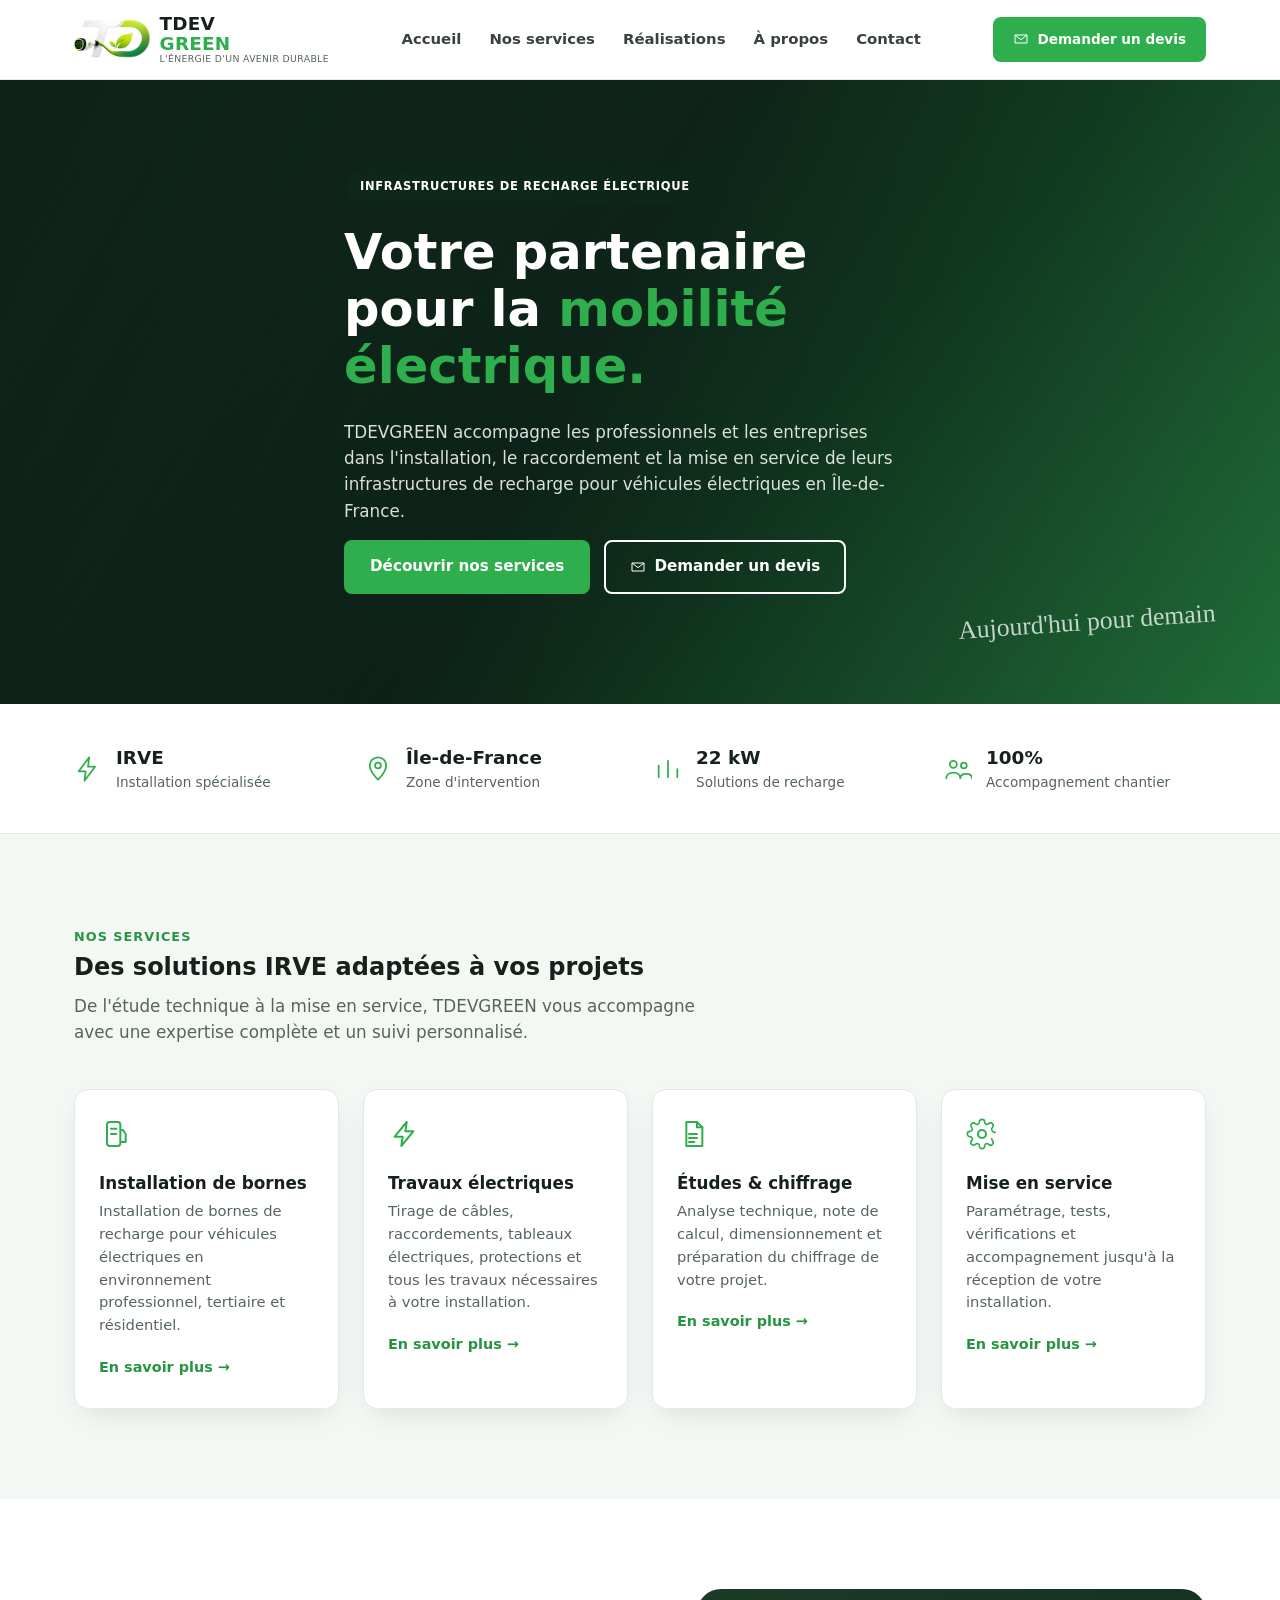
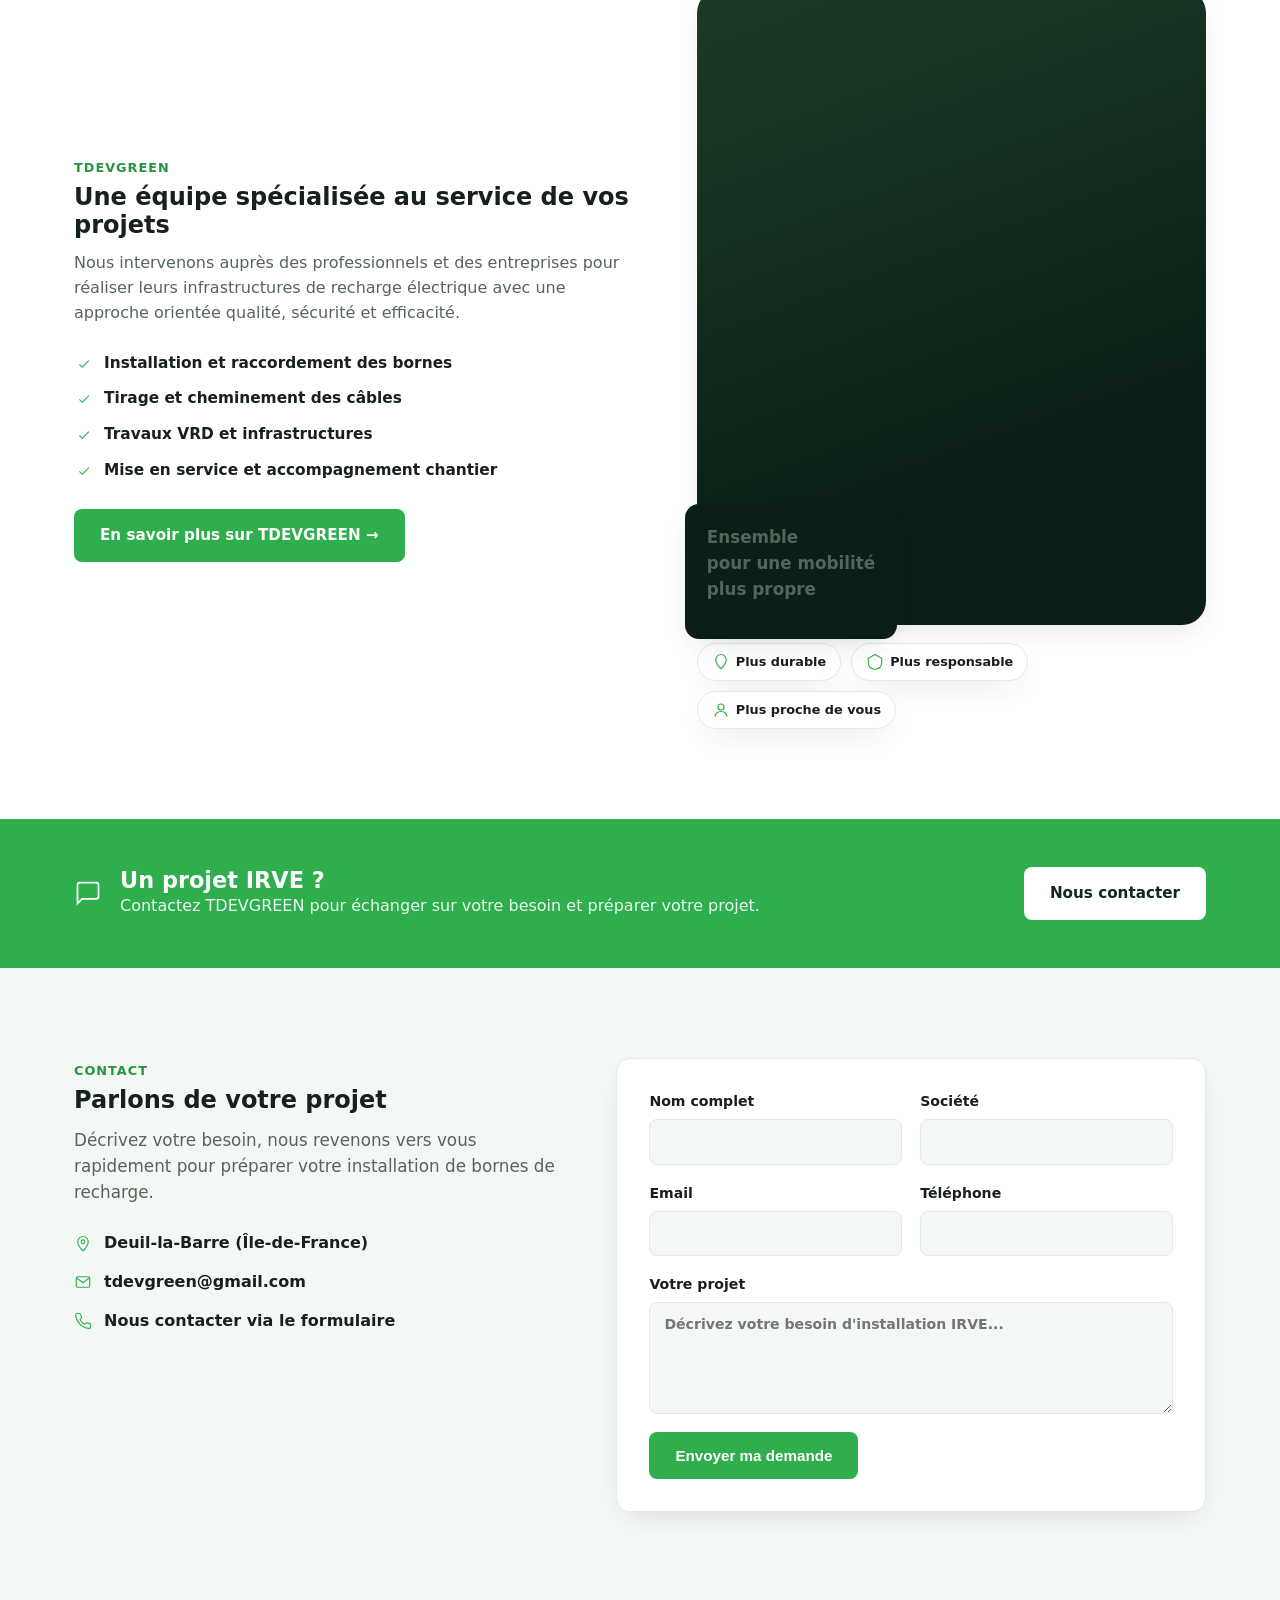
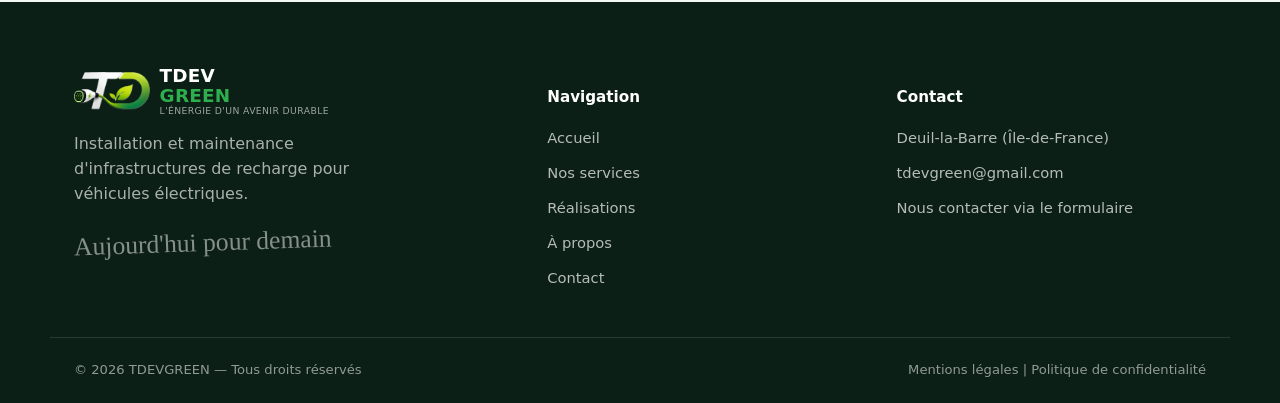
==== index.html @ 585e7ffe "Intègre le logo officiel TDEVGREEN dans le MVP Remplace l'icône feuille placeholder par le vrai logo" ====
<!DOCTYPE html>
<html lang="fr">
<head>
<meta charset="UTF-8">
<meta name="viewport" content="width=device-width, initial-scale=1.0">
<title>TDEVGREEN — Installation de bornes de recharge électrique en Île-de-France</title>
<meta name="description" content="TDEVGREEN accompagne les professionnels et les entreprises dans l'installation, le raccordement et la mise en service de leurs infrastructures de recharge pour véhicules électriques (IRVE) en Île-de-France.">
<link rel="icon" href="assets/img/favicon.png" type="image/png">
<link rel="apple-touch-icon" href="assets/img/apple-touch-icon.png">
<link rel="stylesheet" href="assets/css/styles.css">
</head>
<body>

<header class="site-header">
  <div class="container header-inner">
    <a href="#accueil" class="logo">
      <img class="logo-mark" src="assets/img/logo-icon.png" width="80" height="40" alt="TDEVGREEN">
      <span class="logo-text">
        TDEV<span class="accent">GREEN</span>
        <small>L'énergie d'un avenir durable</small>
      </span>
    </a>

    <nav class="main-nav" id="main-nav">
      <a href="#accueil">Accueil</a>
      <a href="#services">Nos services</a>
      <a href="#realisations">Réalisations</a>
      <a href="#apropos">À propos</a>
      <a href="#contact">Contact</a>
    </nav>

    <a href="#contact" class="btn btn-primary btn-sm header-cta">
      <svg width="16" height="16" viewBox="0 0 24 24" fill="none" aria-hidden="true"><path d="M3 6h18v12H3z" stroke="currentColor" stroke-width="1.5"/><path d="m3 6 9 7 9-7" stroke="currentColor" stroke-width="1.5"/></svg>
      Demander un devis
    </a>

    <button class="nav-toggle" id="nav-toggle" aria-label="Ouvrir le menu" aria-expanded="false" aria-controls="main-nav">
      <span></span><span></span><span></span>
    </button>
  </div>
</header>

<main>

  <section class="hero" id="accueil">
    <div class="hero-media" aria-hidden="true"></div>
    <div class="container hero-inner">
      <span class="badge">Infrastructures de recharge électrique</span>
      <h1>Votre partenaire pour la <span class="accent">mobilité électrique.</span></h1>
      <p class="hero-text">
        TDEVGREEN accompagne les professionnels et les entreprises dans l'installation,
        le raccordement et la mise en service de leurs infrastructures de recharge
        pour véhicules électriques en Île-de-France.
      </p>
      <div class="hero-actions">
        <a href="#services" class="btn btn-primary">Découvrir nos services</a>
        <a href="#contact" class="btn btn-outline">
          <svg width="16" height="16" viewBox="0 0 24 24" fill="none" aria-hidden="true"><path d="M3 6h18v12H3z" stroke="currentColor" stroke-width="1.5"/><path d="m3 6 9 7 9-7" stroke="currentColor" stroke-width="1.5"/></svg>
          Demander un devis
        </a>
      </div>
    </div>
    <span class="signature">Aujourd'hui pour demain</span>
  </section>

  <section class="stats">
    <div class="container stats-grid">
      <div class="stat">
        <svg width="28" height="28" viewBox="0 0 24 24" fill="none" aria-hidden="true"><path d="M13 2 4 14h6l-1 8 9-12h-6l1-8z" stroke="currentColor" stroke-width="1.5" stroke-linejoin="round"/></svg>
        <div><strong>IRVE</strong><span>Installation spécialisée</span></div>
      </div>
      <div class="stat">
        <svg width="28" height="28" viewBox="0 0 24 24" fill="none" aria-hidden="true"><path d="M12 21s7-6.5 7-12a7 7 0 1 0-14 0c0 5.5 7 12 7 12z" stroke="currentColor" stroke-width="1.5"/><circle cx="12" cy="9" r="2.5" stroke="currentColor" stroke-width="1.5"/></svg>
        <div><strong>Île-de-France</strong><span>Zone d'intervention</span></div>
      </div>
      <div class="stat">
        <svg width="28" height="28" viewBox="0 0 24 24" fill="none" aria-hidden="true"><path d="M4 19V9M12 19V5M20 19v-7" stroke="currentColor" stroke-width="1.5" stroke-linecap="round"/></svg>
        <div><strong>22 kW</strong><span>Solutions de recharge</span></div>
      </div>
      <div class="stat">
        <svg width="28" height="28" viewBox="0 0 24 24" fill="none" aria-hidden="true"><circle cx="8" cy="8" r="3" stroke="currentColor" stroke-width="1.5"/><circle cx="17" cy="9" r="2.5" stroke="currentColor" stroke-width="1.5"/><path d="M2 20c0-3 2.5-5 6-5s6 2 6 5M14 20c0-2.2 1.8-3.8 5-3.8s5 1.6 5 3.8" stroke="currentColor" stroke-width="1.5" stroke-linecap="round"/></svg>
        <div><strong>100%</strong><span>Accompagnement chantier</span></div>
      </div>
    </div>
  </section>

  <section class="services" id="services">
    <div class="container">
      <span class="eyebrow">Nos services</span>
      <h2>Des solutions IRVE adaptées à vos projets</h2>
      <p class="section-intro">
        De l'étude technique à la mise en service, TDEVGREEN vous accompagne avec
        une expertise complète et un suivi personnalisé.
      </p>

      <div class="cards-grid">
        <article class="card">
          <svg class="card-icon" width="32" height="32" viewBox="0 0 24 24" fill="none" aria-hidden="true"><rect x="6" y="3" width="10" height="18" rx="2" stroke="currentColor" stroke-width="1.5"/><path d="M16 9h2l2 3v6h-4" stroke="currentColor" stroke-width="1.5" stroke-linejoin="round"/><path d="M9 8h4M9 12h4" stroke="currentColor" stroke-width="1.5" stroke-linecap="round"/></svg>
          <h3>Installation de bornes</h3>
          <p>Installation de bornes de recharge pour véhicules électriques en environnement professionnel, tertiaire et résidentiel.</p>
          <a href="#contact" class="card-link">En savoir plus →</a>
        </article>

        <article class="card">
          <svg class="card-icon" width="32" height="32" viewBox="0 0 24 24" fill="none" aria-hidden="true"><path d="m14 3-9 11h6l-1 7 9-11h-6l1-7z" stroke="currentColor" stroke-width="1.5" stroke-linejoin="round"/></svg>
          <h3>Travaux électriques</h3>
          <p>Tirage de câbles, raccordements, tableaux électriques, protections et tous les travaux nécessaires à votre installation.</p>
          <a href="#contact" class="card-link">En savoir plus →</a>
        </article>

        <article class="card">
          <svg class="card-icon" width="32" height="32" viewBox="0 0 24 24" fill="none" aria-hidden="true"><path d="M7 3h8l4 4v14H7z" stroke="currentColor" stroke-width="1.5" stroke-linejoin="round"/><path d="M15 3v4h4M9 12h6M9 15h6M9 18h4" stroke="currentColor" stroke-width="1.5" stroke-linecap="round"/></svg>
          <h3>Études &amp; chiffrage</h3>
          <p>Analyse technique, note de calcul, dimensionnement et préparation du chiffrage de votre projet.</p>
          <a href="#contact" class="card-link">En savoir plus →</a>
        </article>

        <article class="card">
          <svg class="card-icon" width="32" height="32" viewBox="0 0 24 24" fill="none" aria-hidden="true"><circle cx="12" cy="12" r="3" stroke="currentColor" stroke-width="1.5"/><path d="M19.4 15a1.7 1.7 0 0 0 .34 1.87l.06.06a2 2 0 1 1-2.83 2.83l-.06-.06a1.7 1.7 0 0 0-1.87-.34 1.7 1.7 0 0 0-1 1.55V21a2 2 0 1 1-4 0v-.09A1.7 1.7 0 0 0 9 19.36a1.7 1.7 0 0 0-1.87.34l-.06.06a2 2 0 1 1-2.83-2.83l.06-.06A1.7 1.7 0 0 0 4.64 15a1.7 1.7 0 0 0-1.55-1H3a2 2 0 1 1 0-4h.09A1.7 1.7 0 0 0 4.64 9a1.7 1.7 0 0 0-.34-1.87l-.06-.06a2 2 0 1 1 2.83-2.83l.06.06A1.7 1.7 0 0 0 9 4.64a1.7 1.7 0 0 0 1-1.55V3a2 2 0 1 1 4 0v.09a1.7 1.7 0 0 0 1 1.55 1.7 1.7 0 0 0 1.87-.34l.06-.06a2 2 0 1 1 2.83 2.83l-.06.06A1.7 1.7 0 0 0 19.36 9c.1.65.5 1.2 1.09 1.51.28.15.6.24.94.24.34 0 .66-.08.94-.24" stroke="currentColor" stroke-width="1.2"/></svg>
          <h3>Mise en service</h3>
          <p>Paramétrage, tests, vérifications et accompagnement jusqu'à la réception de votre installation.</p>
          <a href="#contact" class="card-link">En savoir plus →</a>
        </article>
      </div>
    </div>
  </section>

  <section class="about" id="apropos">
    <div class="container about-grid">
      <div class="about-content">
        <span class="eyebrow">TDEVGREEN</span>
        <h2>Une équipe spécialisée au service de vos projets</h2>
        <p>
          Nous intervenons auprès des professionnels et des entreprises pour réaliser
          leurs infrastructures de recharge électrique avec une approche orientée
          qualité, sécurité et efficacité.
        </p>
        <ul class="checklist">
          <li>Installation et raccordement des bornes</li>
          <li>Tirage et cheminement des câbles</li>
          <li>Travaux VRD et infrastructures</li>
          <li>Mise en service et accompagnement chantier</li>
        </ul>
        <a href="#apropos" class="btn btn-primary">En savoir plus sur TDEVGREEN →</a>
      </div>

      <div class="about-media">
        <div class="about-media-photo" aria-hidden="true"></div>
        <div class="about-overlay-card">
          <p>Ensemble<br>pour une mobilité<br>plus propre</p>
        </div>
        <div class="about-badges">
          <span><svg width="18" height="18" viewBox="0 0 24 24" fill="none" aria-hidden="true"><path d="M12 21s7-6.5 7-12a7 7 0 1 0-14 0c0 5.5 7 12 7 12z" stroke="currentColor" stroke-width="1.5"/></svg>Plus durable</span>
          <span><svg width="18" height="18" viewBox="0 0 24 24" fill="none" aria-hidden="true"><path d="M12 2 3 7v6c0 5 4 8 9 9 5-1 9-4 9-9V7l-9-5z" stroke="currentColor" stroke-width="1.5"/></svg>Plus responsable</span>
          <span><svg width="18" height="18" viewBox="0 0 24 24" fill="none" aria-hidden="true"><circle cx="12" cy="8" r="4" stroke="currentColor" stroke-width="1.5"/><path d="M4 21c0-4 3.5-7 8-7s8 3 8 7" stroke="currentColor" stroke-width="1.5"/></svg>Plus proche de vous</span>
        </div>
      </div>
    </div>
  </section>

  <section class="cta-banner" id="realisations">
    <div class="container cta-banner-inner">
      <div class="cta-banner-text">
        <svg width="28" height="28" viewBox="0 0 24 24" fill="none" aria-hidden="true"><path d="M21 15a2 2 0 0 1-2 2H7l-4 4V5a2 2 0 0 1 2-2h14a2 2 0 0 1 2 2z" stroke="currentColor" stroke-width="1.5"/></svg>
        <div>
          <h2>Un projet IRVE ?</h2>
          <p>Contactez TDEVGREEN pour échanger sur votre besoin et préparer votre projet.</p>
        </div>
      </div>
      <a href="#contact" class="btn btn-light">Nous contacter</a>
    </div>
  </section>

  <section class="contact" id="contact">
    <div class="container contact-grid">
      <div>
        <span class="eyebrow">Contact</span>
        <h2>Parlons de votre projet</h2>
        <p class="section-intro">
          Décrivez votre besoin, nous revenons vers vous rapidement pour préparer
          votre installation de bornes de recharge.
        </p>
        <ul class="contact-details">
          <li>
            <svg width="18" height="18" viewBox="0 0 24 24" fill="none" aria-hidden="true"><path d="M12 21s7-6.5 7-12a7 7 0 1 0-14 0c0 5.5 7 12 7 12z" stroke="currentColor" stroke-width="1.5"/><circle cx="12" cy="9" r="2.5" stroke="currentColor" stroke-width="1.5"/></svg>
            Deuil-la-Barre (Île-de-France)
          </li>
          <li>
            <svg width="18" height="18" viewBox="0 0 24 24" fill="none" aria-hidden="true"><rect x="3" y="5" width="18" height="14" rx="2" stroke="currentColor" stroke-width="1.5"/><path d="m4 7 8 6 8-6" stroke="currentColor" stroke-width="1.5"/></svg>
            <a href="mailto:tdevgreen@gmail.com">tdevgreen@gmail.com</a>
          </li>
          <li>
            <svg width="18" height="18" viewBox="0 0 24 24" fill="none" aria-hidden="true"><path d="M22 16.9v3a2 2 0 0 1-2.2 2 19.8 19.8 0 0 1-8.6-3 19.5 19.5 0 0 1-6-6 19.8 19.8 0 0 1-3-8.7A2 2 0 0 1 4.1 2h3a2 2 0 0 1 2 1.7c.1 1 .3 2 .7 3a2 2 0 0 1-.4 2.1L8 10.3a16 16 0 0 0 6 6l1.5-1.4a2 2 0 0 1 2.1-.4c1 .4 2 .6 3 .7a2 2 0 0 1 1.7 2z" stroke="currentColor" stroke-width="1.5"/></svg>
            Nous contacter via le formulaire
          </li>
        </ul>
      </div>

      <form class="contact-form" id="contact-form" action="assets/contact.php" method="post">
        <div class="form-row">
          <label>
            Nom complet
            <input type="text" name="nom" required autocomplete="name">
          </label>
          <label>
            Société
            <input type="text" name="societe" autocomplete="organization">
          </label>
        </div>
        <div class="form-row">
          <label>
            Email
            <input type="email" name="email" required autocomplete="email">
          </label>
          <label>
            Téléphone
            <input type="tel" name="telephone" autocomplete="tel">
          </label>
        </div>
        <label>
          Votre projet
          <textarea name="message" rows="4" required placeholder="Décrivez votre besoin d'installation IRVE..."></textarea>
        </label>
        <button type="submit" class="btn btn-primary">Envoyer ma demande</button>
        <p class="form-note" id="form-note" hidden></p>
      </form>
    </div>
  </section>

</main>

<footer class="site-footer">
  <div class="container footer-grid">
    <div class="footer-brand">
      <a href="#accueil" class="logo logo-footer">
        <img class="logo-mark" src="assets/img/logo-icon.png" width="72" height="36" alt="TDEVGREEN">
        <span class="logo-text">
          TDEV<span class="accent">GREEN</span>
          <small>L'énergie d'un avenir durable</small>
        </span>
      </a>
      <p>Installation et maintenance d'infrastructures de recharge pour véhicules électriques.</p>
      <span class="signature">Aujourd'hui pour demain</span>
    </div>

    <div class="footer-col">
      <h4>Navigation</h4>
      <a href="#accueil">Accueil</a>
      <a href="#services">Nos services</a>
      <a href="#realisations">Réalisations</a>
      <a href="#apropos">À propos</a>
      <a href="#contact">Contact</a>
    </div>

    <div class="footer-col">
      <h4>Contact</h4>
      <span>Deuil-la-Barre (Île-de-France)</span>
      <a href="mailto:tdevgreen@gmail.com">tdevgreen@gmail.com</a>
      <span>Nous contacter via le formulaire</span>
    </div>
  </div>

  <div class="footer-bottom container">
    <span>© <span id="year"></span> TDEVGREEN — Tous droits réservés</span>
    <span class="footer-links"><a href="#">Mentions légales</a> | <a href="#">Politique de confidentialité</a></span>
  </div>
</footer>

<script src="assets/js/main.js"></script>
</body>
</html>
---- assets/css/styles.css ----
/* ==========================================================================
   TDEVGREEN — MVP styles
   ========================================================================== */

:root {
  --green-500: #2fae4e;
  --green-600: #279441;
  --green-dark: #0e2a1c;
  --green-darker: #0b1f16;
  --ink: #16211c;
  --ink-soft: #55645c;
  --paper: #ffffff;
  --paper-soft: #f4f8f5;
  --border: #e3e9e4;

  --radius-sm: 8px;
  --radius-md: 14px;
  --radius-lg: 24px;

  --shadow: 0 10px 30px -12px rgba(14, 42, 28, 0.18);
  --container-w: 1180px;
}

* { box-sizing: border-box; }

html { scroll-behavior: smooth; }

body {
  margin: 0;
  font-family: "Inter", "Segoe UI", system-ui, -apple-system, sans-serif;
  color: var(--ink);
  background: var(--paper);
  line-height: 1.55;
}

h1, h2, h3 { line-height: 1.15; margin: 0 0 .5em; font-weight: 800; }
p { margin: 0 0 1em; color: var(--ink-soft); }
a { color: inherit; text-decoration: none; }
ul { list-style: none; margin: 0; padding: 0; }

.container {
  max-width: var(--container-w);
  margin: 0 auto;
  padding: 0 24px;
}

.accent { color: var(--green-500); }

.eyebrow {
  display: inline-block;
  color: var(--green-600);
  font-weight: 700;
  font-size: .8rem;
  letter-spacing: .08em;
  text-transform: uppercase;
  margin-bottom: .5em;
}

.section-intro {
  max-width: 640px;
  font-size: 1.05rem;
}

.badge {
  display: inline-flex;
  align-items: center;
  background: rgba(14, 42, 28, 0.55);
  color: #fff;
  font-size: .72rem;
  font-weight: 700;
  letter-spacing: .06em;
  text-transform: uppercase;
  padding: 8px 16px;
  border-radius: 999px;
  margin-bottom: 20px;
  backdrop-filter: blur(2px);
}

/* Buttons */
.btn {
  display: inline-flex;
  align-items: center;
  gap: 8px;
  padding: 13px 24px;
  border-radius: var(--radius-sm);
  font-weight: 700;
  font-size: .95rem;
  border: 2px solid transparent;
  cursor: pointer;
  transition: transform .15s ease, box-shadow .15s ease, background .15s ease;
}
.btn:hover { transform: translateY(-1px); }
.btn-primary { background: var(--green-500); color: #fff; }
.btn-primary:hover { background: var(--green-600); }
.btn-outline { background: transparent; border-color: #fff; color: #fff; }
.btn-outline:hover { background: rgba(255,255,255,.12); }
.btn-light { background: #fff; color: var(--green-dark); }
.btn-light:hover { background: #eef3ef; }
.btn-sm { padding: 10px 18px; font-size: .85rem; }

/* Header */
.site-header {
  position: sticky;
  top: 0;
  z-index: 50;
  background: rgba(255,255,255,.92);
  backdrop-filter: blur(8px);
  border-bottom: 1px solid var(--border);
}

.header-inner {
  display: flex;
  align-items: center;
  gap: 24px;
  padding-top: 14px;
  padding-bottom: 14px;
}

.logo { display: flex; align-items: center; gap: 10px; flex-shrink: 0; }
.logo-mark { height: 38px; width: auto; display: block; }
.logo-text {
  font-weight: 800;
  font-size: 1.15rem;
  letter-spacing: .01em;
  display: flex;
  flex-direction: column;
  line-height: 1.1;
}
.logo-text small {
  font-weight: 500;
  font-size: .58rem;
  letter-spacing: .04em;
  text-transform: uppercase;
  color: var(--ink-soft);
}

.main-nav {
  display: flex;
  gap: 28px;
  margin: 0 auto;
  font-weight: 600;
  font-size: .93rem;
}
.main-nav a { color: var(--ink); opacity: .85; }
.main-nav a:hover { opacity: 1; color: var(--green-600); }

.header-cta { flex-shrink: 0; }

.nav-toggle {
  display: none;
  flex-direction: column;
  justify-content: center;
  gap: 5px;
  width: 38px;
  height: 38px;
  background: none;
  border: 1px solid var(--border);
  border-radius: var(--radius-sm);
  cursor: pointer;
}
.nav-toggle span { display: block; height: 2px; width: 18px; margin: 0 auto; background: var(--ink); }

/* Hero */
.hero {
  position: relative;
  color: #fff;
  overflow: hidden;
  padding: 90px 0 110px;
}
.hero-media {
  position: absolute;
  inset: 0;
  z-index: -1;
  background:
    linear-gradient(120deg, rgba(11,31,22,.88) 0%, rgba(11,31,22,.55) 45%, rgba(47,174,78,.45) 100%),
    linear-gradient(135deg, #1c3b27 0%, #0b1f16 60%, #143824 100%);
}
.hero-inner { max-width: 640px; }
.hero h1 { font-size: clamp(2rem, 4.2vw, 3.1rem); }
.hero-text { color: rgba(255,255,255,.85); font-size: 1.05rem; max-width: 560px; }
.hero-actions { display: flex; gap: 14px; flex-wrap: wrap; margin-top: 8px; }

.signature {
  position: absolute;
  right: 5%;
  bottom: 10%;
  font-family: "Brush Script MT", cursive;
  font-size: 1.6rem;
  color: rgba(255,255,255,.75);
  transform: rotate(-4deg);
}

/* Stats */
.stats { border-bottom: 1px solid var(--border); }
.stats-grid {
  display: grid;
  grid-template-columns: repeat(4, 1fr);
  gap: 28px;
  padding: 40px 24px;
}
.stat { display: flex; align-items: center; gap: 14px; }
.stat svg { color: var(--green-500); flex-shrink: 0; }
.stat strong { display: block; font-size: 1.15rem; }
.stat span { display: block; color: var(--ink-soft); font-size: .85rem; }

/* Services */
.services { padding: 90px 0; background: var(--paper-soft); }
.cards-grid {
  margin-top: 44px;
  display: grid;
  grid-template-columns: repeat(4, 1fr);
  gap: 24px;
}
.card {
  background: #fff;
  border: 1px solid var(--border);
  border-radius: var(--radius-md);
  padding: 28px 24px;
  box-shadow: var(--shadow);
}
.card-icon { color: var(--green-500); margin-bottom: 16px; }
.card h3 { font-size: 1.05rem; margin-bottom: .4em; }
.card p { font-size: .92rem; margin-bottom: 1.2em; }
.card-link { font-weight: 700; color: var(--green-600); font-size: .9rem; }
.card-link:hover { text-decoration: underline; }

/* About */
.about { padding: 90px 0; }
.about-grid {
  display: grid;
  grid-template-columns: 1.05fr .95fr;
  gap: 60px;
  align-items: center;
}
.checklist { margin: 26px 0; display: flex; flex-direction: column; gap: 12px; }
.checklist li {
  position: relative;
  padding-left: 30px;
  font-weight: 600;
  font-size: .96rem;
}
.checklist li::before {
  content: "";
  position: absolute;
  left: 0; top: 2px;
  width: 20px; height: 20px;
  border-radius: 50%;
  background: var(--green-500);
  -webkit-mask: url("data:image/svg+xml,%3Csvg xmlns='http://www.w3.org/2000/svg' viewBox='0 0 24 24'%3E%3Cpath fill='%23000' d='M9 16.2 4.8 12l-1.4 1.4L9 19 21 7l-1.4-1.4z'/%3E%3C/svg%3E") center/70% no-repeat;
  mask: url("data:image/svg+xml,%3Csvg xmlns='http://www.w3.org/2000/svg' viewBox='0 0 24 24'%3E%3Cpath fill='%23000' d='M9 16.2 4.8 12l-1.4 1.4L9 19 21 7l-1.4-1.4z'/%3E%3C/svg%3E") center/70% no-repeat;
}

.about-media { position: relative; }
.about-media-photo {
  aspect-ratio: 4/5;
  border-radius: var(--radius-lg);
  background: linear-gradient(160deg, #1c3b27, #0b1f16 70%);
  box-shadow: var(--shadow);
}
.about-overlay-card {
  position: absolute;
  left: -12px;
  bottom: 90px;
  background: var(--green-darker);
  color: #fff;
  padding: 20px 22px;
  border-radius: var(--radius-md);
  font-weight: 700;
  font-size: 1.05rem;
  max-width: 220px;
  box-shadow: var(--shadow);
}
.about-badges {
  display: flex;
  gap: 10px;
  flex-wrap: wrap;
  margin-top: 18px;
}
.about-badges span {
  display: inline-flex;
  align-items: center;
  gap: 6px;
  background: #fff;
  border: 1px solid var(--border);
  padding: 8px 14px;
  border-radius: 999px;
  font-size: .8rem;
  font-weight: 700;
  color: var(--ink);
  box-shadow: var(--shadow);
}
.about-badges svg { color: var(--green-500); }

/* CTA banner */
.cta-banner { background: var(--green-500); color: #fff; padding: 48px 0; }
.cta-banner-inner {
  display: flex;
  align-items: center;
  justify-content: space-between;
  gap: 24px;
  flex-wrap: wrap;
}
.cta-banner-text { display: flex; align-items: center; gap: 18px; }
.cta-banner-text h2 { margin: 0; font-size: 1.4rem; }
.cta-banner-text p { margin: 0; color: rgba(255,255,255,.9); }

/* Contact */
.contact { padding: 90px 0; background: var(--paper-soft); }
.contact-grid {
  display: grid;
  grid-template-columns: .9fr 1.1fr;
  gap: 60px;
}
.contact-details { margin-top: 26px; display: flex; flex-direction: column; gap: 14px; font-weight: 600; }
.contact-details li { display: flex; align-items: center; gap: 12px; }
.contact-details svg { color: var(--green-500); flex-shrink: 0; }

.contact-form {
  background: #fff;
  border: 1px solid var(--border);
  border-radius: var(--radius-md);
  padding: 32px;
  box-shadow: var(--shadow);
  display: flex;
  flex-direction: column;
  gap: 18px;
}
.form-row { display: grid; grid-template-columns: 1fr 1fr; gap: 18px; }
.contact-form label {
  display: flex;
  flex-direction: column;
  gap: 6px;
  font-weight: 600;
  font-size: .88rem;
  color: var(--ink);
}
.contact-form input,
.contact-form textarea {
  font: inherit;
  padding: 11px 14px;
  border: 1px solid var(--border);
  border-radius: var(--radius-sm);
  background: var(--paper-soft);
}
.contact-form input:focus,
.contact-form textarea:focus {
  outline: 2px solid var(--green-500);
  outline-offset: 1px;
  background: #fff;
}
.contact-form button { align-self: flex-start; }
.form-note { font-size: .88rem; font-weight: 600; }
.form-note.success { color: var(--green-600); }
.form-note.error { color: #b3271b; }

/* Footer */
.site-footer { background: var(--green-darker); color: rgba(255,255,255,.85); padding: 64px 0 0; }
.footer-grid {
  display: grid;
  grid-template-columns: 1.4fr 1fr 1fr;
  gap: 40px;
  padding-bottom: 48px;
  border-bottom: 1px solid rgba(255,255,255,.12);
}
.footer-brand p { color: rgba(255,255,255,.65); margin: 16px 0; max-width: 320px; }
.logo-footer { color: #fff; }
.logo-footer .logo-text small { color: rgba(255,255,255,.6); }
.footer-brand .signature { position: static; color: rgba(255,255,255,.5); transform: rotate(-2deg); display: inline-block; }

.footer-col { display: flex; flex-direction: column; gap: 12px; }
.footer-col h4 { color: #fff; font-size: .95rem; margin-bottom: 6px; }
.footer-col a, .footer-col span { color: rgba(255,255,255,.7); font-size: .92rem; }
.footer-col a:hover { color: #fff; }

.footer-bottom {
  display: flex;
  justify-content: space-between;
  flex-wrap: wrap;
  gap: 10px;
  padding: 22px 24px;
  font-size: .82rem;
  color: rgba(255,255,255,.55);
}
.footer-links a:hover { color: #fff; }

/* Responsive */
@media (max-width: 1024px) {
  .cards-grid { grid-template-columns: repeat(2, 1fr); }
  .about-grid, .contact-grid { grid-template-columns: 1fr; }
  .about-media { order: -1; max-width: 420px; }
  .footer-grid { grid-template-columns: 1fr 1fr; }
}

@media (max-width: 768px) {
  .main-nav { display: none; }
  .nav-toggle { display: flex; }
  .header-cta { display: none; }
  .stats-grid { grid-template-columns: repeat(2, 1fr); }
  .cards-grid { grid-template-columns: 1fr; }
  .form-row { grid-template-columns: 1fr; }
  .footer-grid { grid-template-columns: 1fr; }
  .cta-banner-inner { flex-direction: column; align-items: flex-start; }
}

@media (max-width: 768px) {
  .main-nav.open {
    display: flex;
    flex-direction: column;
    position: absolute;
    top: 100%;
    left: 0;
    right: 0;
    background: #fff;
    padding: 20px 24px;
    border-bottom: 1px solid var(--border);
    gap: 16px;
  }
}
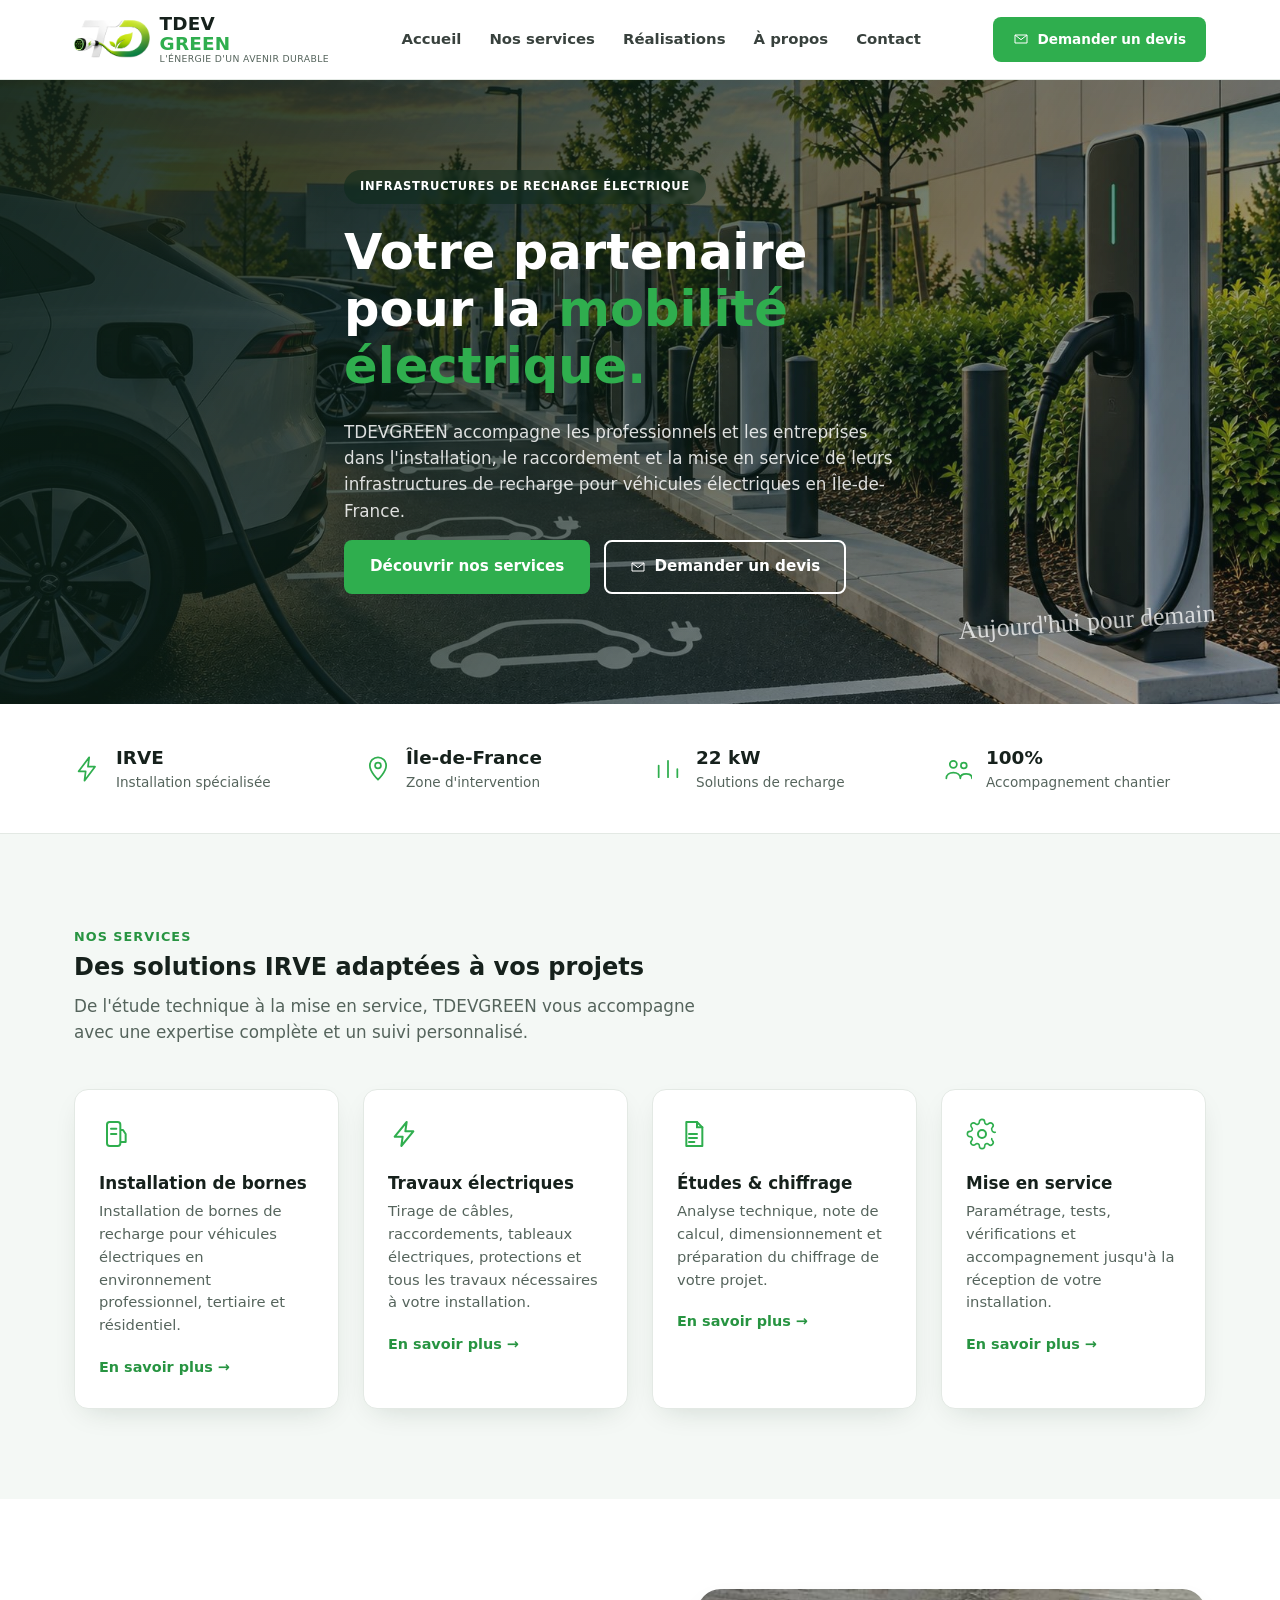
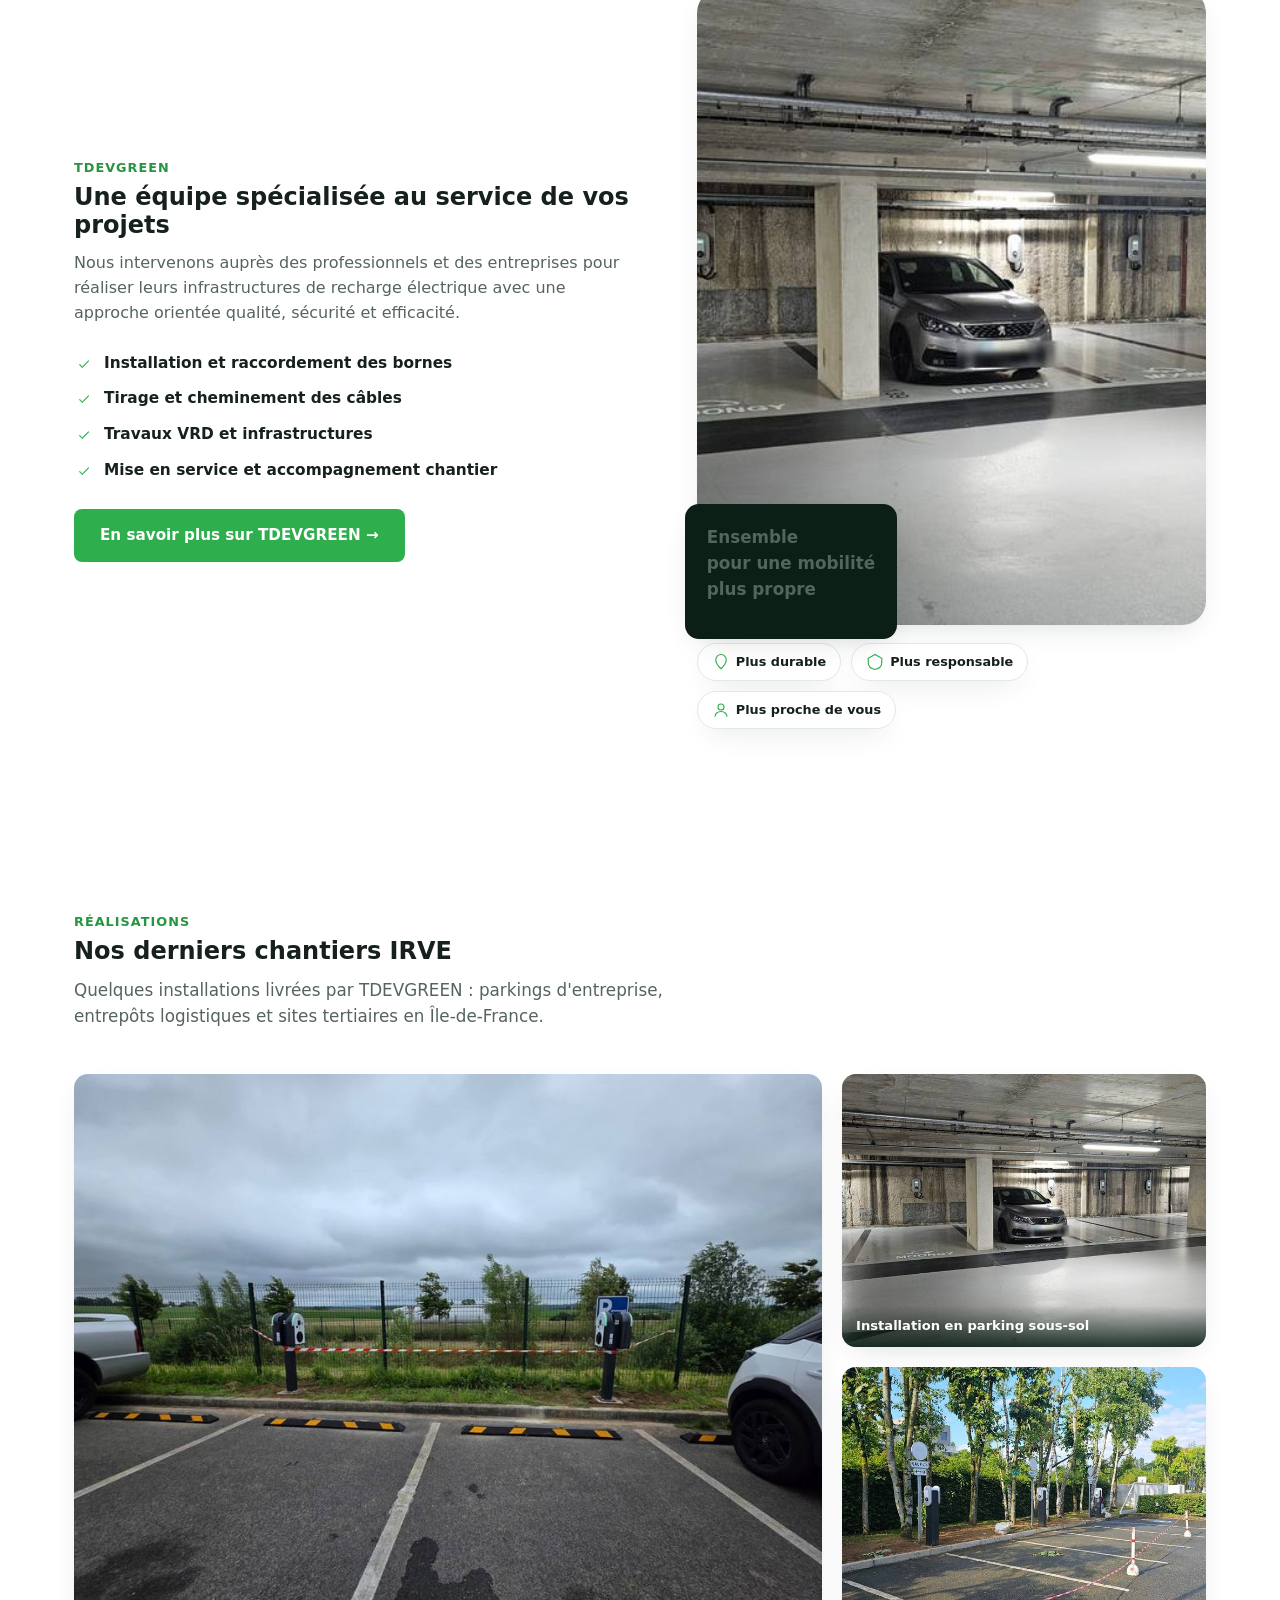
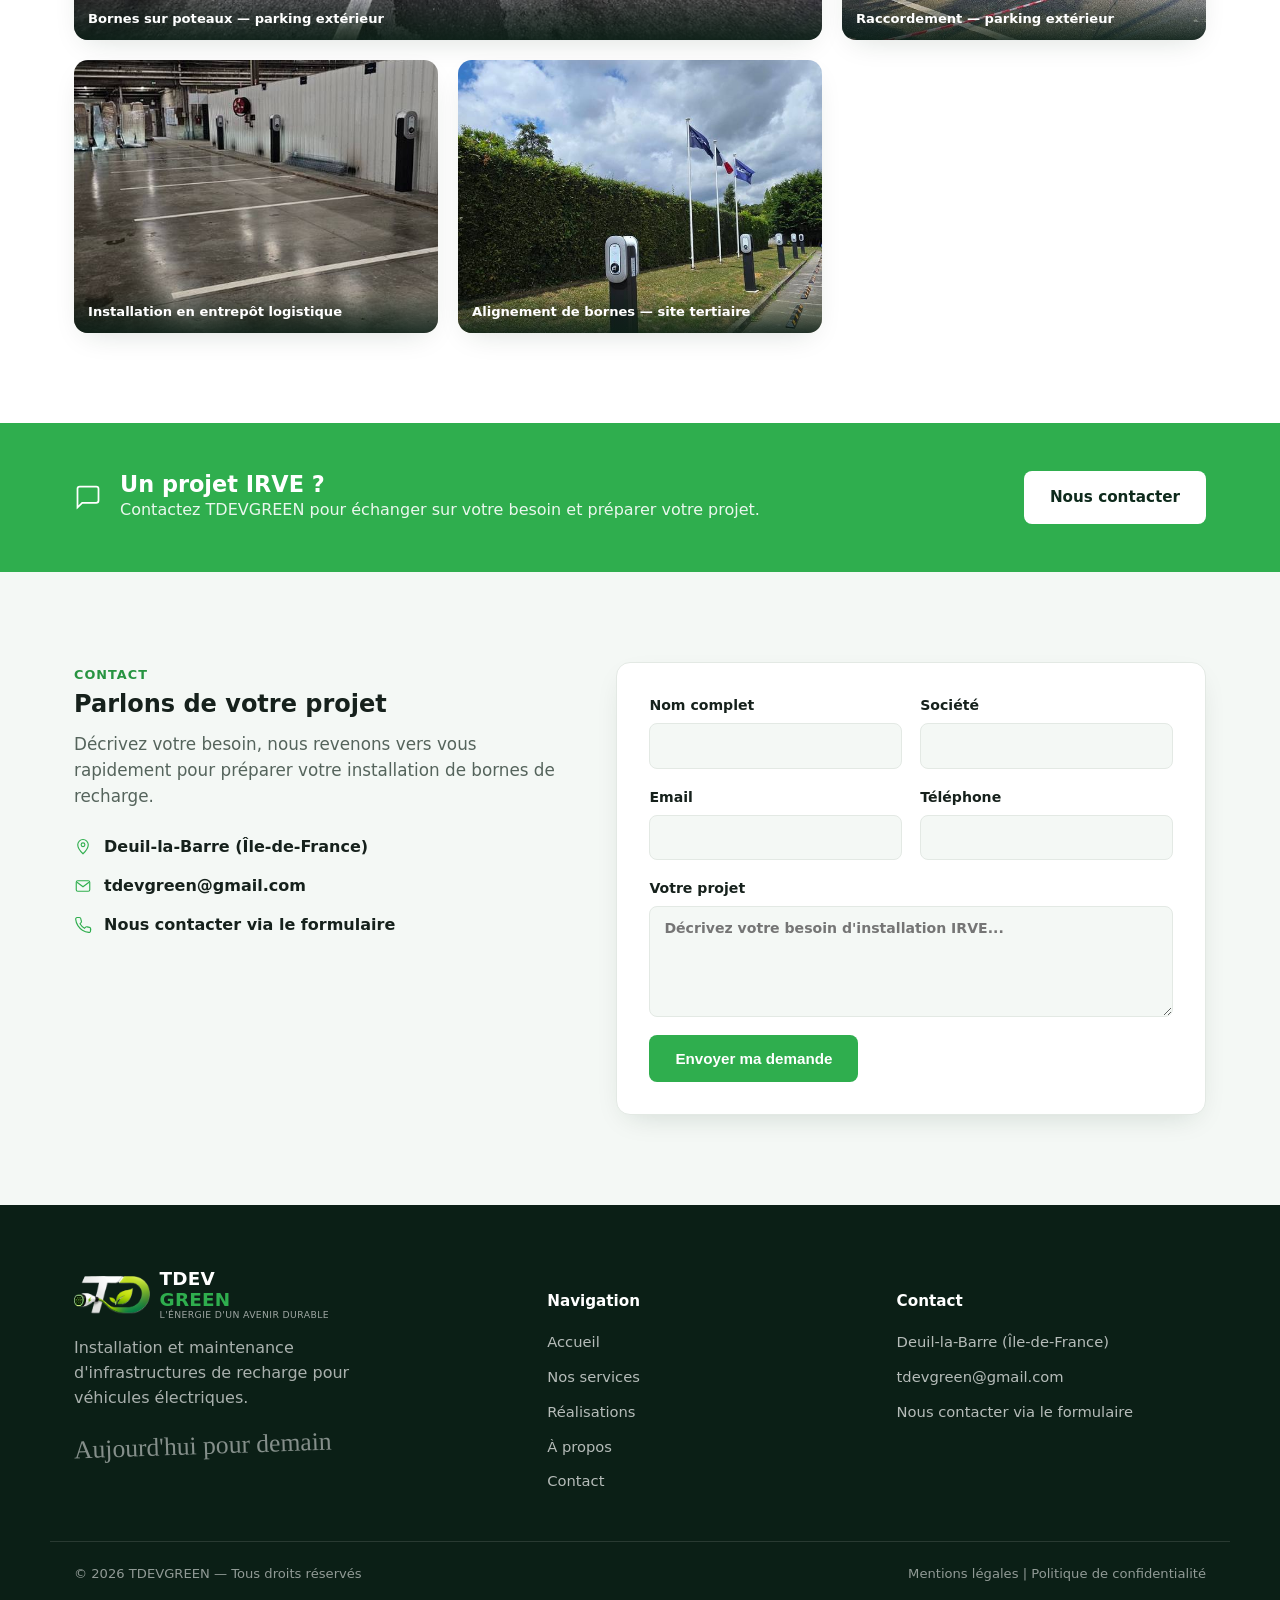
==== commit 6c0f1598: "Intègre les photos de chantier réelles dans le MVP Remplace les dégradés placeholder par les vraies " ====
--- a/index.html
+++ b/index.html
@@ -145,7 +145,7 @@
       </div>
 
       <div class="about-media">
-        <div class="about-media-photo" aria-hidden="true"></div>
+        <img class="about-media-photo" src="assets/img/realisations/realisation-01-parking-sous-sol.jpg" alt="Bornes de recharge installées par TDEVGREEN en parking sous-sol">
         <div class="about-overlay-card">
           <p>Ensemble<br>pour une mobilité<br>plus propre</p>
         </div>
@@ -158,7 +158,41 @@
     </div>
   </section>
 
-  <section class="cta-banner" id="realisations">
+  <section class="realisations" id="realisations">
+    <div class="container">
+      <span class="eyebrow">Réalisations</span>
+      <h2>Nos derniers chantiers IRVE</h2>
+      <p class="section-intro">
+        Quelques installations livrées par TDEVGREEN : parkings d'entreprise, entrepôts
+        logistiques et sites tertiaires en Île-de-France.
+      </p>
+
+      <div class="gallery-grid">
+        <figure class="gallery-item">
+          <img src="assets/img/realisations/realisation-04-bornes-exterieures.jpg" alt="Bornes de recharge sur poteaux le long d'un parking extérieur" loading="lazy">
+          <figcaption>Bornes sur poteaux — parking extérieur</figcaption>
+        </figure>
+        <figure class="gallery-item">
+          <img src="assets/img/realisations/realisation-01-parking-sous-sol.jpg" alt="Bornes de recharge installées en parking souterrain" loading="lazy">
+          <figcaption>Installation en parking sous-sol</figcaption>
+        </figure>
+        <figure class="gallery-item">
+          <img src="assets/img/realisations/realisation-02-parking-exterieur.jpg" alt="Bornes de recharge nouvellement installées près d'un parking extérieur" loading="lazy">
+          <figcaption>Raccordement — parking extérieur</figcaption>
+        </figure>
+        <figure class="gallery-item">
+          <img src="assets/img/realisations/realisation-03-entrepot.jpg" alt="Bornes de recharge installées le long d'un mur d'entrepôt logistique" loading="lazy">
+          <figcaption>Installation en entrepôt logistique</figcaption>
+        </figure>
+        <figure class="gallery-item">
+          <img src="assets/img/realisations/realisation-05-alignement-bornes.jpg" alt="Alignement de bornes de recharge le long d'une haie" loading="lazy">
+          <figcaption>Alignement de bornes — site tertiaire</figcaption>
+        </figure>
+      </div>
+    </div>
+  </section>
+
+  <section class="cta-banner">
     <div class="container cta-banner-inner">
       <div class="cta-banner-text">
         <svg width="28" height="28" viewBox="0 0 24 24" fill="none" aria-hidden="true"><path d="M21 15a2 2 0 0 1-2 2H7l-4 4V5a2 2 0 0 1 2-2h14a2 2 0 0 1 2 2z" stroke="currentColor" stroke-width="1.5"/></svg>
--- a/assets/css/styles.css
+++ b/assets/css/styles.css
@@ -172,8 +172,8 @@
   inset: 0;
   z-index: -1;
   background:
-    linear-gradient(120deg, rgba(11,31,22,.88) 0%, rgba(11,31,22,.55) 45%, rgba(47,174,78,.45) 100%),
-    linear-gradient(135deg, #1c3b27 0%, #0b1f16 60%, #143824 100%);
+    linear-gradient(120deg, rgba(11,31,22,.92) 0%, rgba(11,31,22,.68) 45%, rgba(11,31,22,.3) 100%),
+    url("../img/hero.jpg") center/cover no-repeat;
 }
 .hero-inner { max-width: 640px; }
 .hero h1 { font-size: clamp(2rem, 4.2vw, 3.1rem); }
@@ -252,9 +252,11 @@
 
 .about-media { position: relative; }
 .about-media-photo {
+  display: block;
+  width: 100%;
   aspect-ratio: 4/5;
+  object-fit: cover;
   border-radius: var(--radius-lg);
-  background: linear-gradient(160deg, #1c3b27, #0b1f16 70%);
   box-shadow: var(--shadow);
 }
 .about-overlay-card {
@@ -291,6 +293,41 @@
 }
 .about-badges svg { color: var(--green-500); }
 
+/* Réalisations */
+.realisations { padding: 90px 0; }
+.gallery-grid {
+  margin-top: 44px;
+  display: grid;
+  grid-template-columns: repeat(3, 1fr);
+  gap: 20px;
+}
+.gallery-item {
+  margin: 0;
+  position: relative;
+  border-radius: var(--radius-md);
+  overflow: hidden;
+  box-shadow: var(--shadow);
+  aspect-ratio: 4/3;
+}
+.gallery-item img {
+  width: 100%;
+  height: 100%;
+  object-fit: cover;
+  display: block;
+  transition: transform .3s ease;
+}
+.gallery-item:hover img { transform: scale(1.05); }
+.gallery-item figcaption {
+  position: absolute;
+  left: 0; right: 0; bottom: 0;
+  padding: 10px 14px;
+  background: linear-gradient(0deg, rgba(11,31,22,.85), rgba(11,31,22,0));
+  color: #fff;
+  font-size: .82rem;
+  font-weight: 600;
+}
+.gallery-item:first-child { grid-column: span 2; grid-row: span 2; aspect-ratio: auto; }
+
 /* CTA banner */
 .cta-banner { background: var(--green-500); color: #fff; padding: 48px 0; }
 .cta-banner-inner {
@@ -389,6 +426,8 @@
   .about-grid, .contact-grid { grid-template-columns: 1fr; }
   .about-media { order: -1; max-width: 420px; }
   .footer-grid { grid-template-columns: 1fr 1fr; }
+  .gallery-grid { grid-template-columns: repeat(2, 1fr); }
+  .gallery-item:first-child { grid-column: span 2; }
 }
 
 @media (max-width: 768px) {
@@ -400,6 +439,8 @@
   .form-row { grid-template-columns: 1fr; }
   .footer-grid { grid-template-columns: 1fr; }
   .cta-banner-inner { flex-direction: column; align-items: flex-start; }
+  .gallery-grid { grid-template-columns: 1fr; }
+  .gallery-item:first-child { grid-column: span 1; grid-row: span 1; aspect-ratio: 4/3; }
 }
 
 @media (max-width: 768px) {
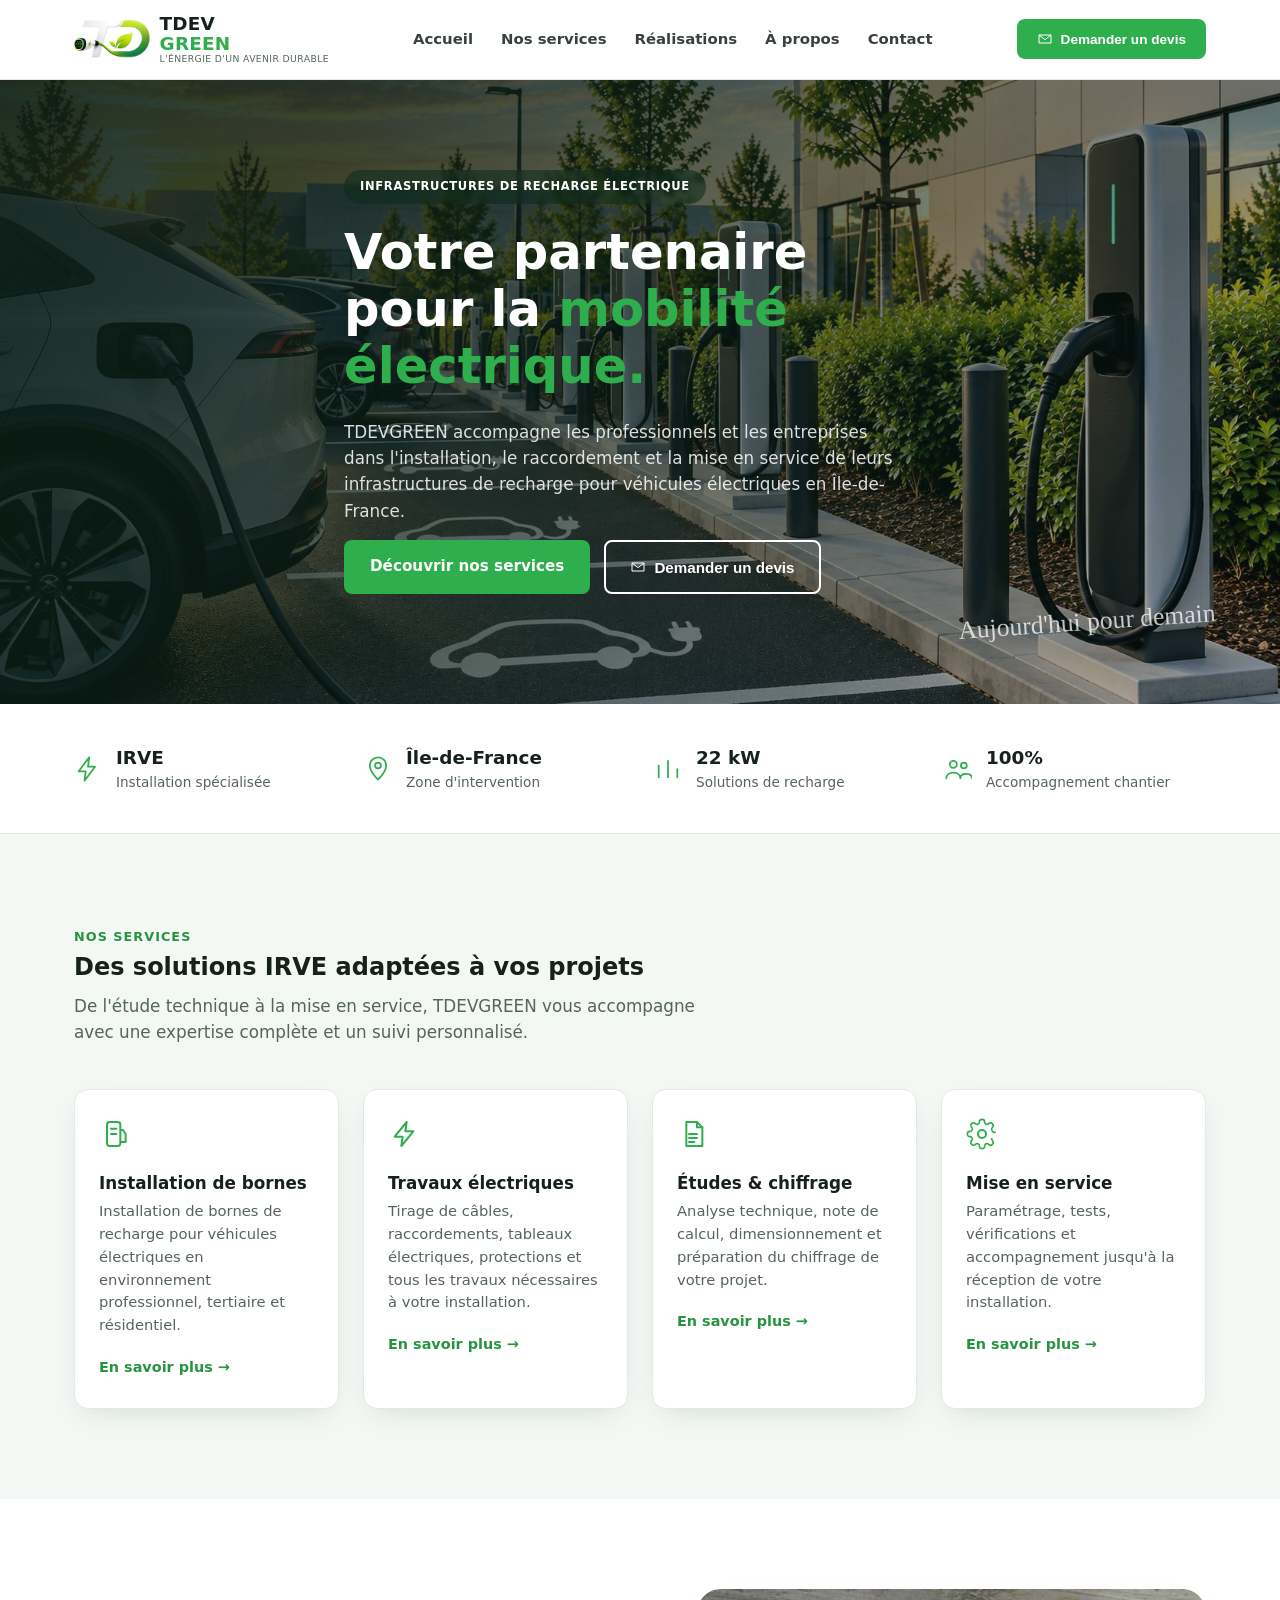
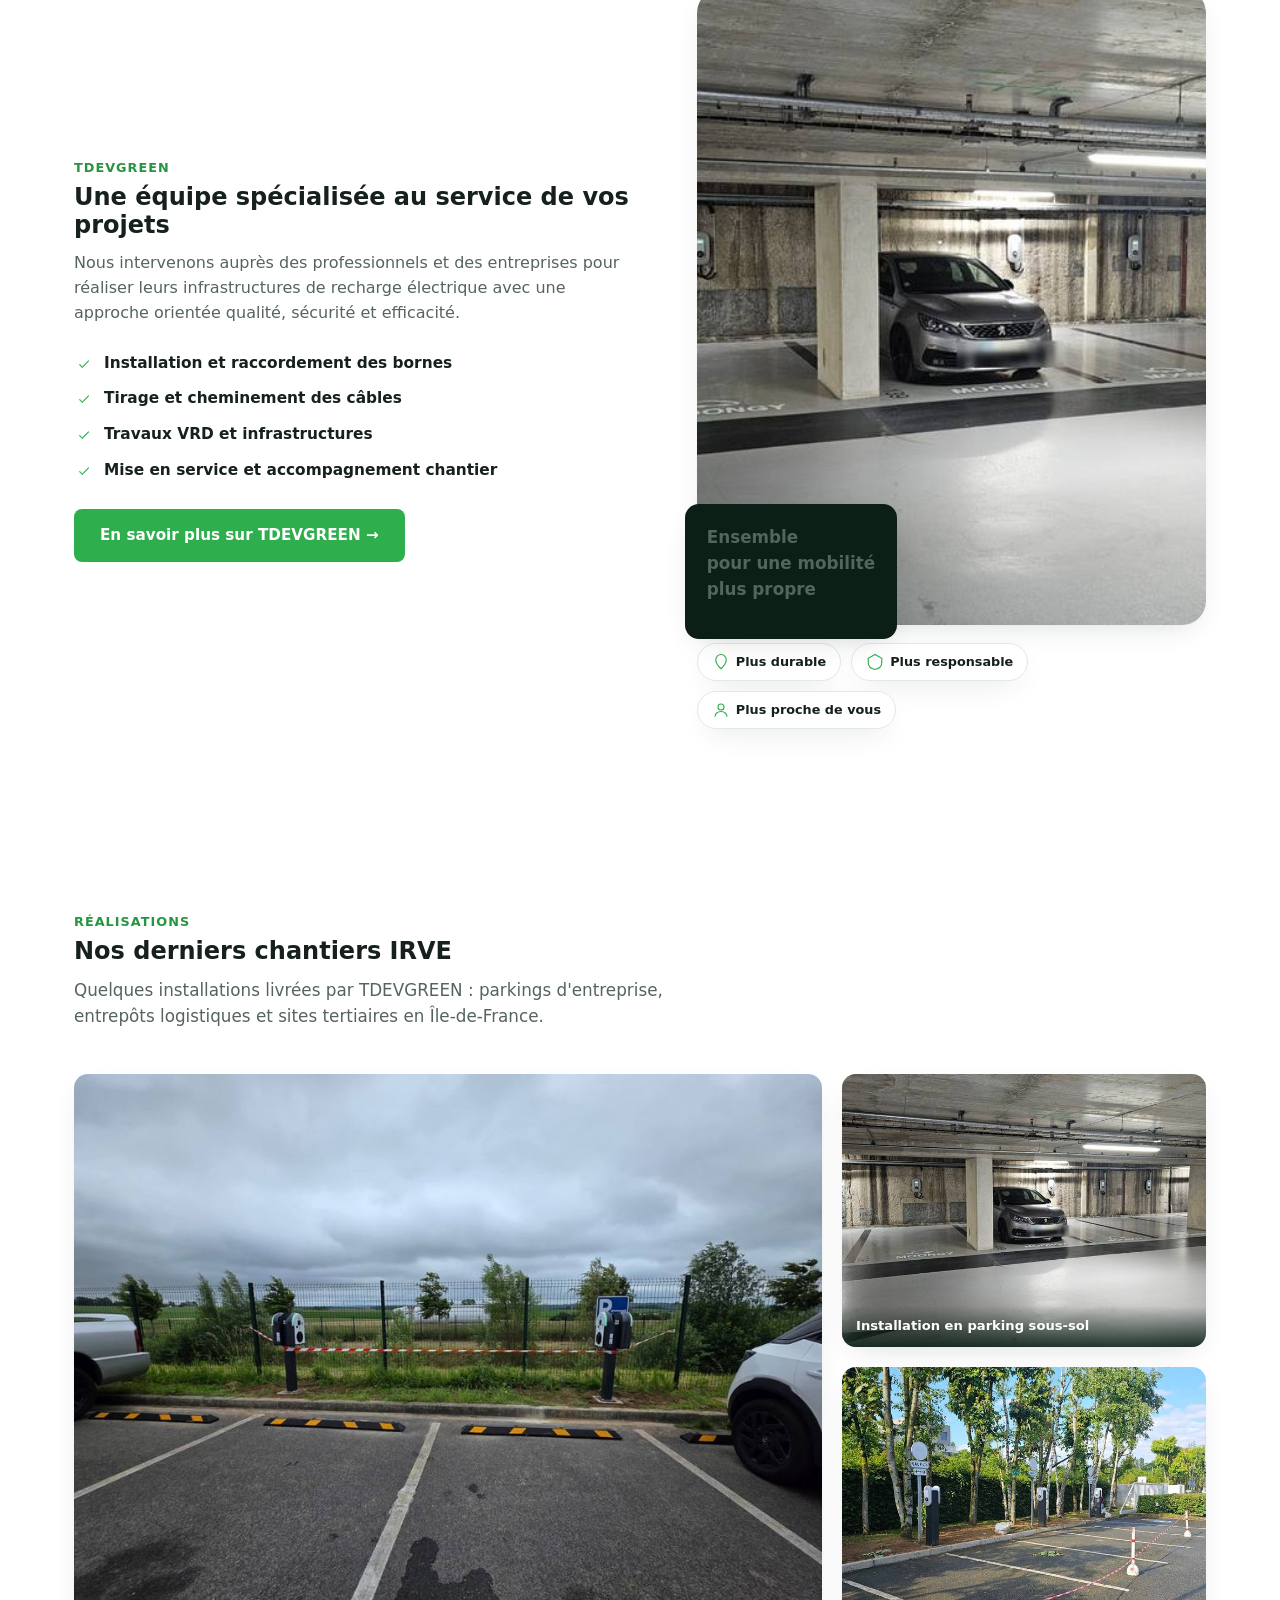
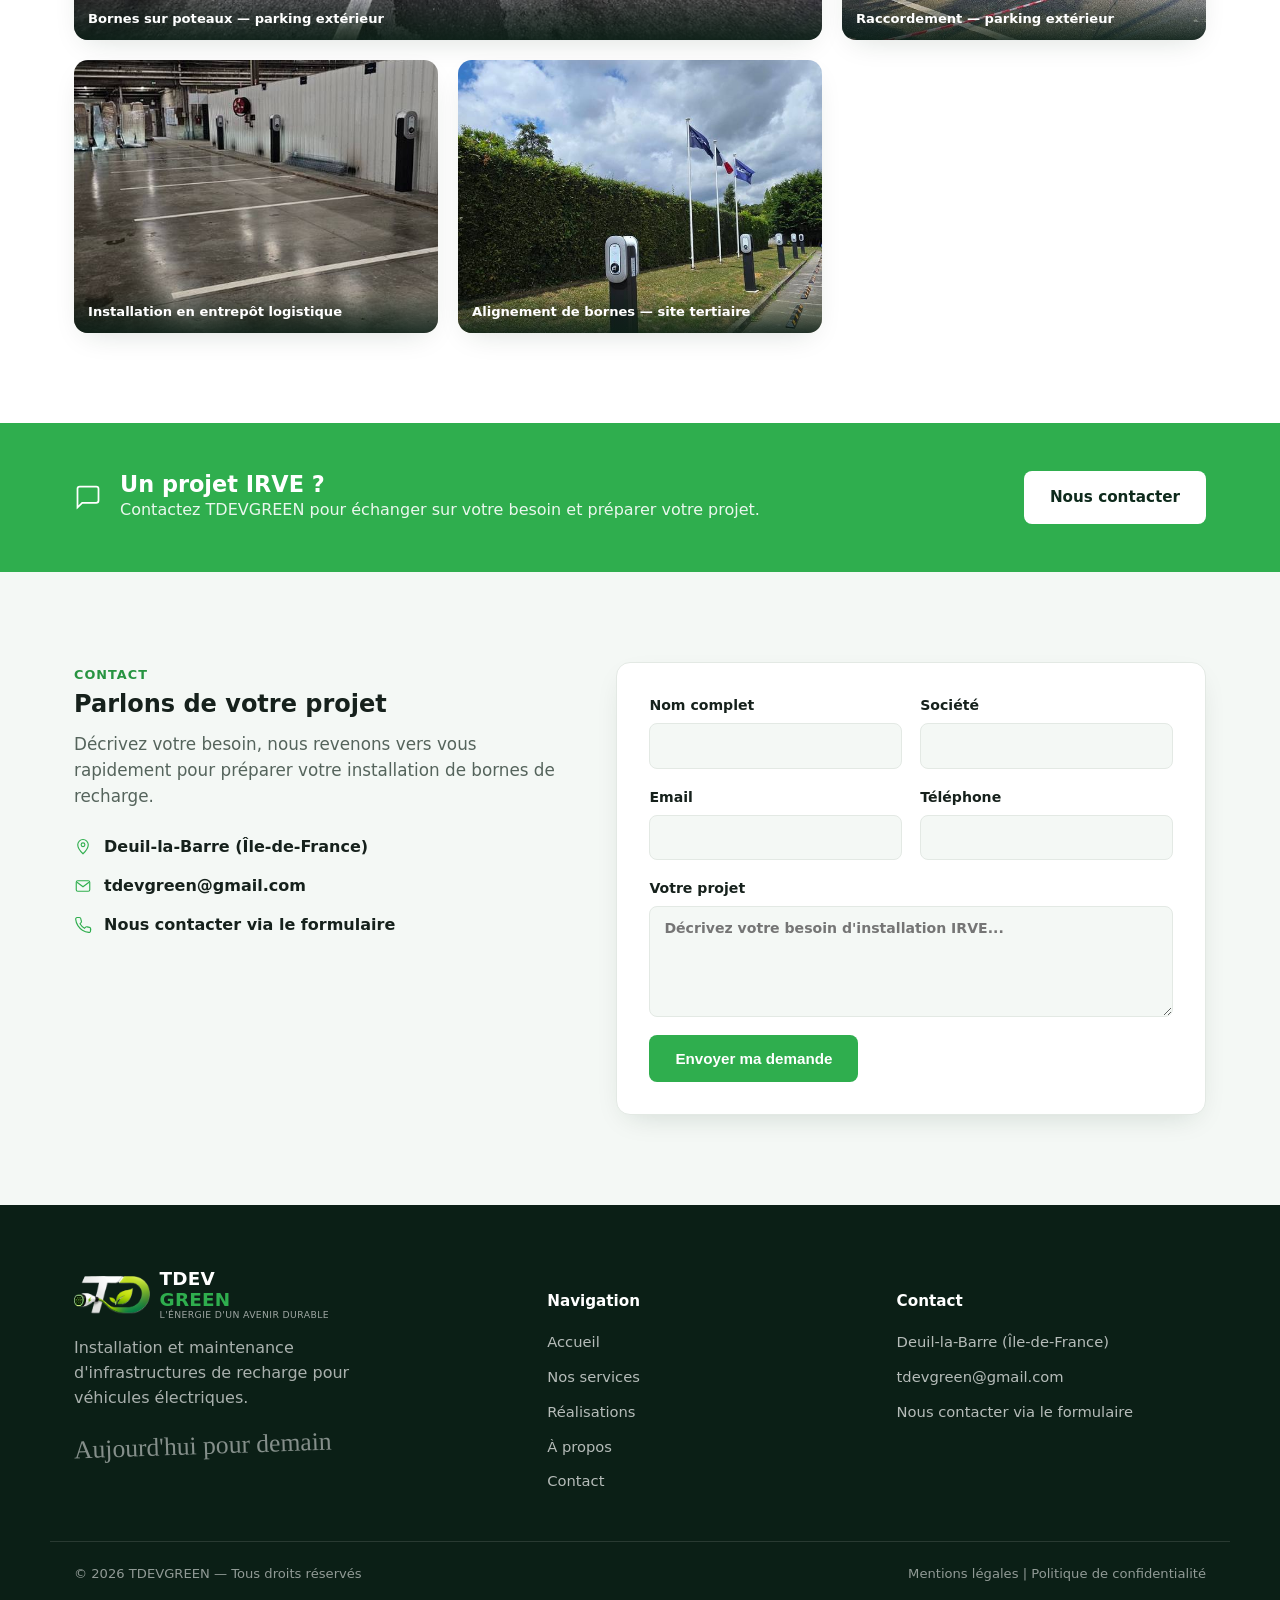
==== commit 261299cf: "Ajoute la demande de devis détaillée et la visionneuse photo Les boutons "Demander un devis" ouvrent" ====
--- a/index.html
+++ b/index.html
@@ -29,10 +29,10 @@
       <a href="#contact">Contact</a>
     </nav>
 
-    <a href="#contact" class="btn btn-primary btn-sm header-cta">
+    <button type="button" class="btn btn-primary btn-sm header-cta" data-open-devis>
       <svg width="16" height="16" viewBox="0 0 24 24" fill="none" aria-hidden="true"><path d="M3 6h18v12H3z" stroke="currentColor" stroke-width="1.5"/><path d="m3 6 9 7 9-7" stroke="currentColor" stroke-width="1.5"/></svg>
       Demander un devis
-    </a>
+    </button>
 
     <button class="nav-toggle" id="nav-toggle" aria-label="Ouvrir le menu" aria-expanded="false" aria-controls="main-nav">
       <span></span><span></span><span></span>
@@ -54,10 +54,10 @@
       </p>
       <div class="hero-actions">
         <a href="#services" class="btn btn-primary">Découvrir nos services</a>
-        <a href="#contact" class="btn btn-outline">
+        <button type="button" class="btn btn-outline" data-open-devis>
           <svg width="16" height="16" viewBox="0 0 24 24" fill="none" aria-hidden="true"><path d="M3 6h18v12H3z" stroke="currentColor" stroke-width="1.5"/><path d="m3 6 9 7 9-7" stroke="currentColor" stroke-width="1.5"/></svg>
           Demander un devis
-        </a>
+        </button>
       </div>
     </div>
     <span class="signature">Aujourd'hui pour demain</span>
@@ -167,24 +167,24 @@
         logistiques et sites tertiaires en Île-de-France.
       </p>
 
-      <div class="gallery-grid">
-        <figure class="gallery-item">
+      <div class="gallery-grid" id="gallery-grid">
+        <figure class="gallery-item" tabindex="0" role="button" aria-label="Agrandir la photo">
           <img src="assets/img/realisations/realisation-04-bornes-exterieures.jpg" alt="Bornes de recharge sur poteaux le long d'un parking extérieur" loading="lazy">
           <figcaption>Bornes sur poteaux — parking extérieur</figcaption>
         </figure>
-        <figure class="gallery-item">
+        <figure class="gallery-item" tabindex="0" role="button" aria-label="Agrandir la photo">
           <img src="assets/img/realisations/realisation-01-parking-sous-sol.jpg" alt="Bornes de recharge installées en parking souterrain" loading="lazy">
           <figcaption>Installation en parking sous-sol</figcaption>
         </figure>
-        <figure class="gallery-item">
+        <figure class="gallery-item" tabindex="0" role="button" aria-label="Agrandir la photo">
           <img src="assets/img/realisations/realisation-02-parking-exterieur.jpg" alt="Bornes de recharge nouvellement installées près d'un parking extérieur" loading="lazy">
           <figcaption>Raccordement — parking extérieur</figcaption>
         </figure>
-        <figure class="gallery-item">
+        <figure class="gallery-item" tabindex="0" role="button" aria-label="Agrandir la photo">
           <img src="assets/img/realisations/realisation-03-entrepot.jpg" alt="Bornes de recharge installées le long d'un mur d'entrepôt logistique" loading="lazy">
           <figcaption>Installation en entrepôt logistique</figcaption>
         </figure>
-        <figure class="gallery-item">
+        <figure class="gallery-item" tabindex="0" role="button" aria-label="Agrandir la photo">
           <img src="assets/img/realisations/realisation-05-alignement-bornes.jpg" alt="Alignement de bornes de recharge le long d'une haie" loading="lazy">
           <figcaption>Alignement de bornes — site tertiaire</figcaption>
         </figure>
@@ -300,6 +300,109 @@
   </div>
 </footer>
 
+<div class="lightbox" id="lightbox" aria-hidden="true">
+  <div class="lightbox-overlay" data-close-lightbox></div>
+  <button type="button" class="lightbox-close" data-close-lightbox aria-label="Fermer">&times;</button>
+  <button type="button" class="lightbox-nav lightbox-prev" id="lightbox-prev" aria-label="Photo précédente">&lsaquo;</button>
+  <figure class="lightbox-figure">
+    <img class="lightbox-img" id="lightbox-img" src="" alt="">
+    <figcaption id="lightbox-caption"></figcaption>
+  </figure>
+  <button type="button" class="lightbox-nav lightbox-next" id="lightbox-next" aria-label="Photo suivante">&rsaquo;</button>
+</div>
+
+<div class="modal" id="devis-modal" aria-hidden="true">
+  <div class="modal-overlay" data-close-devis></div>
+  <div class="modal-dialog" role="dialog" aria-modal="true" aria-labelledby="devis-title">
+    <button type="button" class="modal-close" data-close-devis aria-label="Fermer">&times;</button>
+    <h2 id="devis-title">Demander un devis</h2>
+    <p class="modal-intro">Renseignez les informations de votre projet : nous revenons vers vous avec un devis personnalisé.</p>
+
+    <form class="devis-form" id="devis-form" action="assets/devis.php" method="post">
+      <h3>Vos coordonnées</h3>
+      <div class="form-row">
+        <label>
+          Nom complet
+          <input type="text" name="nom" required autocomplete="name">
+        </label>
+        <label>
+          Société
+          <input type="text" name="societe" autocomplete="organization">
+        </label>
+      </div>
+      <div class="form-row">
+        <label>
+          Email
+          <input type="email" name="email" required autocomplete="email">
+        </label>
+        <label>
+          Téléphone
+          <input type="tel" name="telephone" required autocomplete="tel">
+        </label>
+      </div>
+
+      <h3>Votre projet</h3>
+      <div class="form-row">
+        <label>
+          Type de site
+          <select name="type_site" required>
+            <option value="">Sélectionner...</option>
+            <option>Résidentiel</option>
+            <option>Tertiaire / bureaux</option>
+            <option>Parking extérieur</option>
+            <option>Parking souterrain</option>
+            <option>Entrepôt logistique</option>
+            <option>Copropriété</option>
+            <option>Autre</option>
+          </select>
+        </label>
+        <label>
+          Délai souhaité
+          <select name="delai">
+            <option value="">Sélectionner...</option>
+            <option>Dès que possible</option>
+            <option>1 à 3 mois</option>
+            <option>3 à 6 mois</option>
+            <option>Plus de 6 mois</option>
+          </select>
+        </label>
+      </div>
+      <div class="form-row">
+        <label>
+          Adresse du site
+          <input type="text" name="adresse" required>
+        </label>
+        <label>
+          Code postal / Ville
+          <input type="text" name="ville" required>
+        </label>
+      </div>
+      <div class="form-row">
+        <label>
+          Nombre de bornes souhaitées
+          <input type="number" name="nb_bornes" min="1" step="1" required>
+        </label>
+        <label>
+          Puissance souhaitée
+          <select name="puissance">
+            <option value="">Je ne sais pas</option>
+            <option>7 kW</option>
+            <option>11 kW</option>
+            <option>22 kW</option>
+          </select>
+        </label>
+      </div>
+      <label>
+        Précisions complémentaires
+        <textarea name="message" rows="3" placeholder="Nombre de véhicules à recharger, contraintes du site, budget indicatif..."></textarea>
+      </label>
+
+      <button type="submit" class="btn btn-primary">Envoyer ma demande de devis</button>
+      <p class="form-note" id="devis-form-note" hidden></p>
+    </form>
+  </div>
+</div>
+
 <script src="assets/js/main.js"></script>
 </body>
 </html>
--- a/assets/css/styles.css
+++ b/assets/css/styles.css
@@ -317,6 +317,8 @@
   transition: transform .3s ease;
 }
 .gallery-item:hover img { transform: scale(1.05); }
+.gallery-item { cursor: pointer; }
+.gallery-item:focus-visible { outline: 2px solid var(--green-500); outline-offset: 2px; }
 .gallery-item figcaption {
   position: absolute;
   left: 0; right: 0; bottom: 0;
@@ -352,7 +354,7 @@
 .contact-details li { display: flex; align-items: center; gap: 12px; }
 .contact-details svg { color: var(--green-500); flex-shrink: 0; }
 
-.contact-form {
+.contact-form, .devis-form {
   background: #fff;
   border: 1px solid var(--border);
   border-radius: var(--radius-md);
@@ -362,8 +364,9 @@
   flex-direction: column;
   gap: 18px;
 }
+.devis-form { border: none; padding: 0; box-shadow: none; }
 .form-row { display: grid; grid-template-columns: 1fr 1fr; gap: 18px; }
-.contact-form label {
+.contact-form label, .devis-form label {
   display: flex;
   flex-direction: column;
   gap: 6px;
@@ -372,7 +375,10 @@
   color: var(--ink);
 }
 .contact-form input,
-.contact-form textarea {
+.contact-form textarea,
+.devis-form input,
+.devis-form select,
+.devis-form textarea {
   font: inherit;
   padding: 11px 14px;
   border: 1px solid var(--border);
@@ -380,12 +386,22 @@
   background: var(--paper-soft);
 }
 .contact-form input:focus,
-.contact-form textarea:focus {
+.contact-form textarea:focus,
+.devis-form input:focus,
+.devis-form select:focus,
+.devis-form textarea:focus {
   outline: 2px solid var(--green-500);
   outline-offset: 1px;
   background: #fff;
 }
-.contact-form button { align-self: flex-start; }
+.contact-form button, .devis-form button { align-self: flex-start; }
+.devis-form h3 {
+  font-size: .85rem;
+  text-transform: uppercase;
+  letter-spacing: .04em;
+  color: var(--green-600);
+  margin: 0;
+}
 .form-note { font-size: .88rem; font-weight: 600; }
 .form-note.success { color: var(--green-600); }
 .form-note.error { color: #b3271b; }
@@ -457,3 +473,96 @@
     gap: 16px;
   }
 }
+
+/* Modal (devis) */
+.modal {
+  position: fixed;
+  inset: 0;
+  z-index: 200;
+  display: none;
+  align-items: center;
+  justify-content: center;
+  padding: 24px;
+}
+.modal.is-open { display: flex; }
+.modal-overlay { position: absolute; inset: 0; background: rgba(11,31,22,.6); }
+.modal-dialog {
+  position: relative;
+  background: #fff;
+  border-radius: var(--radius-lg);
+  width: 100%;
+  max-width: 640px;
+  max-height: 90vh;
+  overflow-y: auto;
+  padding: 36px;
+  box-shadow: var(--shadow);
+}
+.modal-dialog h2 { margin-bottom: .3em; }
+.modal-intro { margin-bottom: 1.4em; }
+.modal-close {
+  position: absolute;
+  top: 16px;
+  right: 16px;
+  width: 36px;
+  height: 36px;
+  border: none;
+  background: var(--paper-soft);
+  border-radius: 50%;
+  font-size: 1.3rem;
+  line-height: 1;
+  color: var(--ink-soft);
+  cursor: pointer;
+}
+.modal-close:hover { background: var(--border); }
+
+/* Lightbox (galerie) */
+.lightbox {
+  position: fixed;
+  inset: 0;
+  z-index: 200;
+  display: none;
+  align-items: center;
+  justify-content: center;
+  padding: 40px;
+}
+.lightbox.is-open { display: flex; }
+.lightbox-overlay { position: absolute; inset: 0; background: rgba(11,31,22,.92); }
+.lightbox-figure { position: relative; margin: 0; max-width: 100%; max-height: 100%; }
+.lightbox-img {
+  display: block;
+  max-width: 100%;
+  max-height: 80vh;
+  border-radius: var(--radius-md);
+  box-shadow: 0 20px 60px rgba(0,0,0,.5);
+}
+.lightbox-figure figcaption {
+  color: #fff;
+  text-align: center;
+  margin-top: 14px;
+  font-size: .92rem;
+}
+.lightbox-close, .lightbox-nav {
+  position: absolute;
+  z-index: 1;
+  border: none;
+  background: rgba(255,255,255,.12);
+  color: #fff;
+  cursor: pointer;
+  border-radius: 50%;
+  display: flex;
+  align-items: center;
+  justify-content: center;
+}
+.lightbox-close:hover, .lightbox-nav:hover { background: rgba(255,255,255,.24); }
+.lightbox-close { top: 20px; right: 20px; width: 44px; height: 44px; font-size: 1.6rem; }
+.lightbox-nav { top: 50%; transform: translateY(-50%); width: 52px; height: 52px; font-size: 2rem; }
+.lightbox-prev { left: 20px; }
+.lightbox-next { right: 20px; }
+
+@media (max-width: 640px) {
+  .modal-dialog { padding: 26px 20px; }
+  .lightbox-nav { width: 42px; height: 42px; font-size: 1.6rem; }
+  .lightbox-prev { left: 6px; }
+  .lightbox-next { right: 6px; }
+  .lightbox-close { top: 10px; right: 10px; }
+}
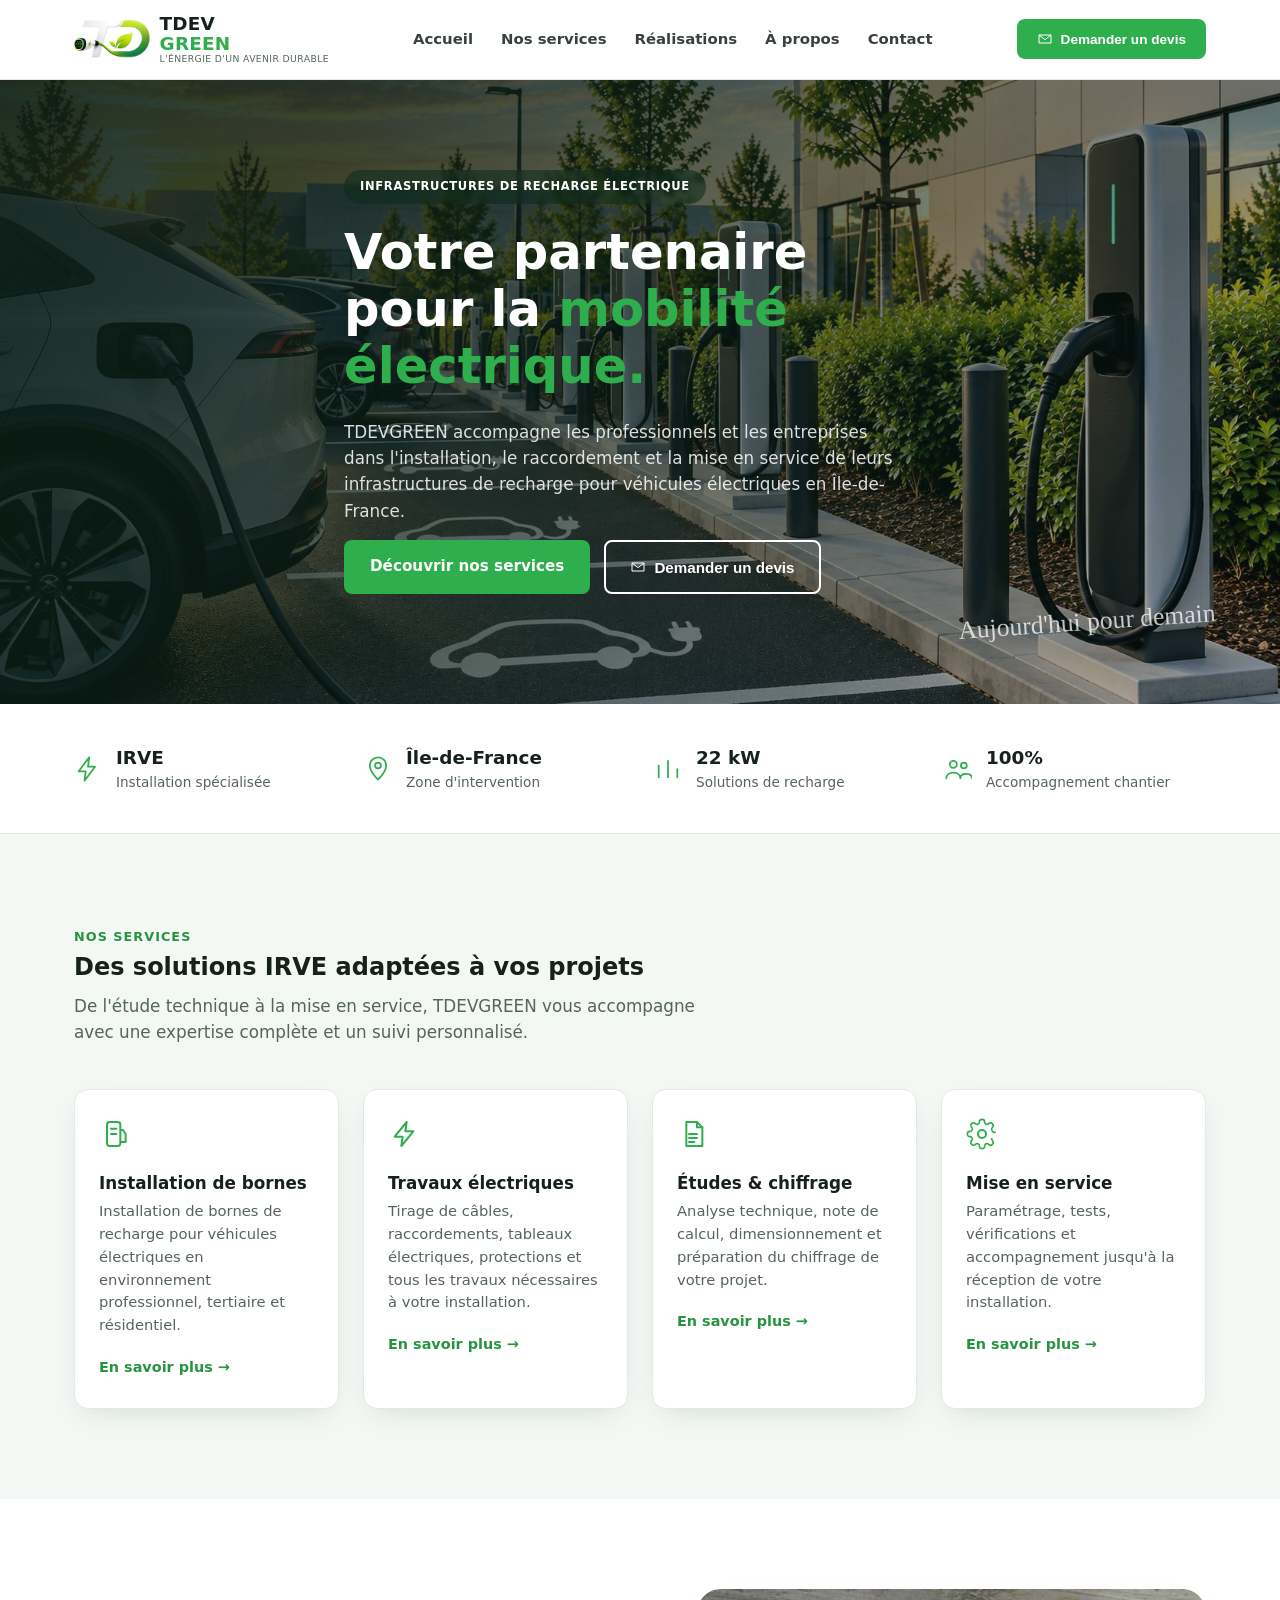
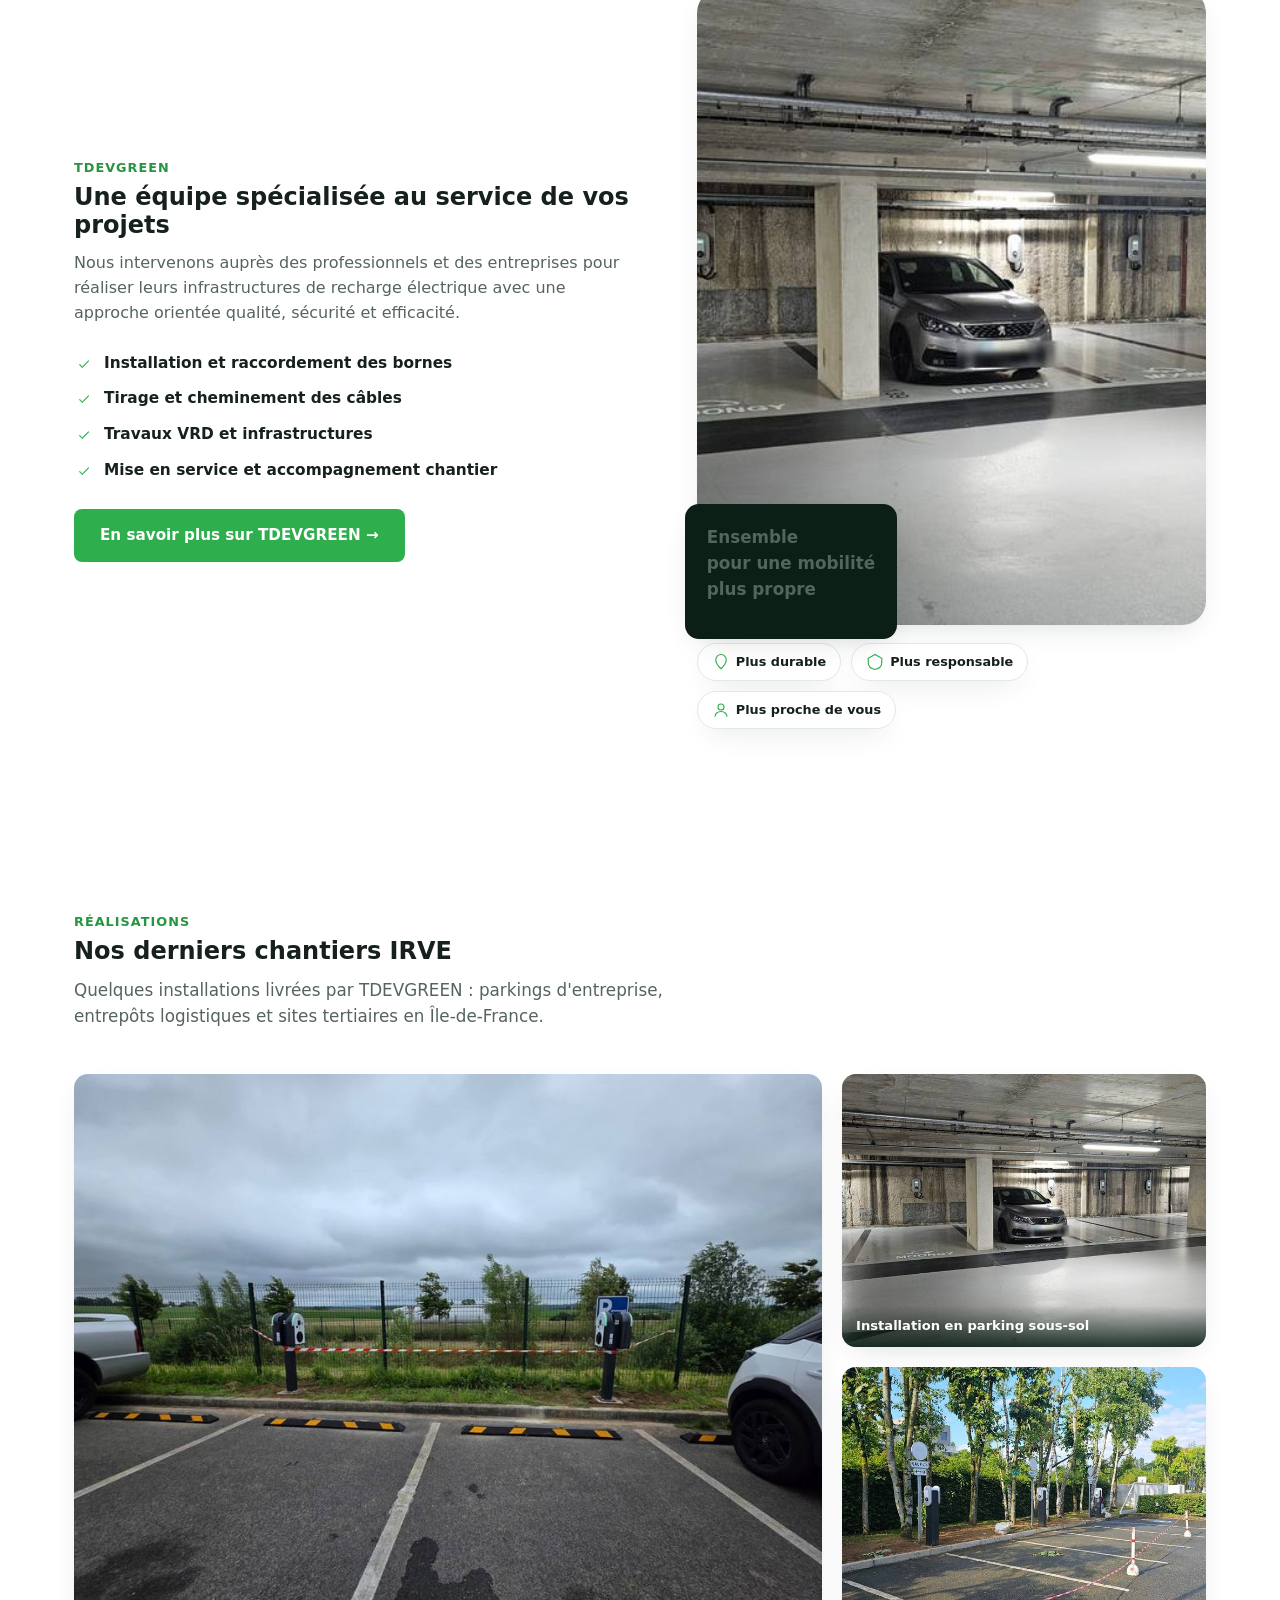
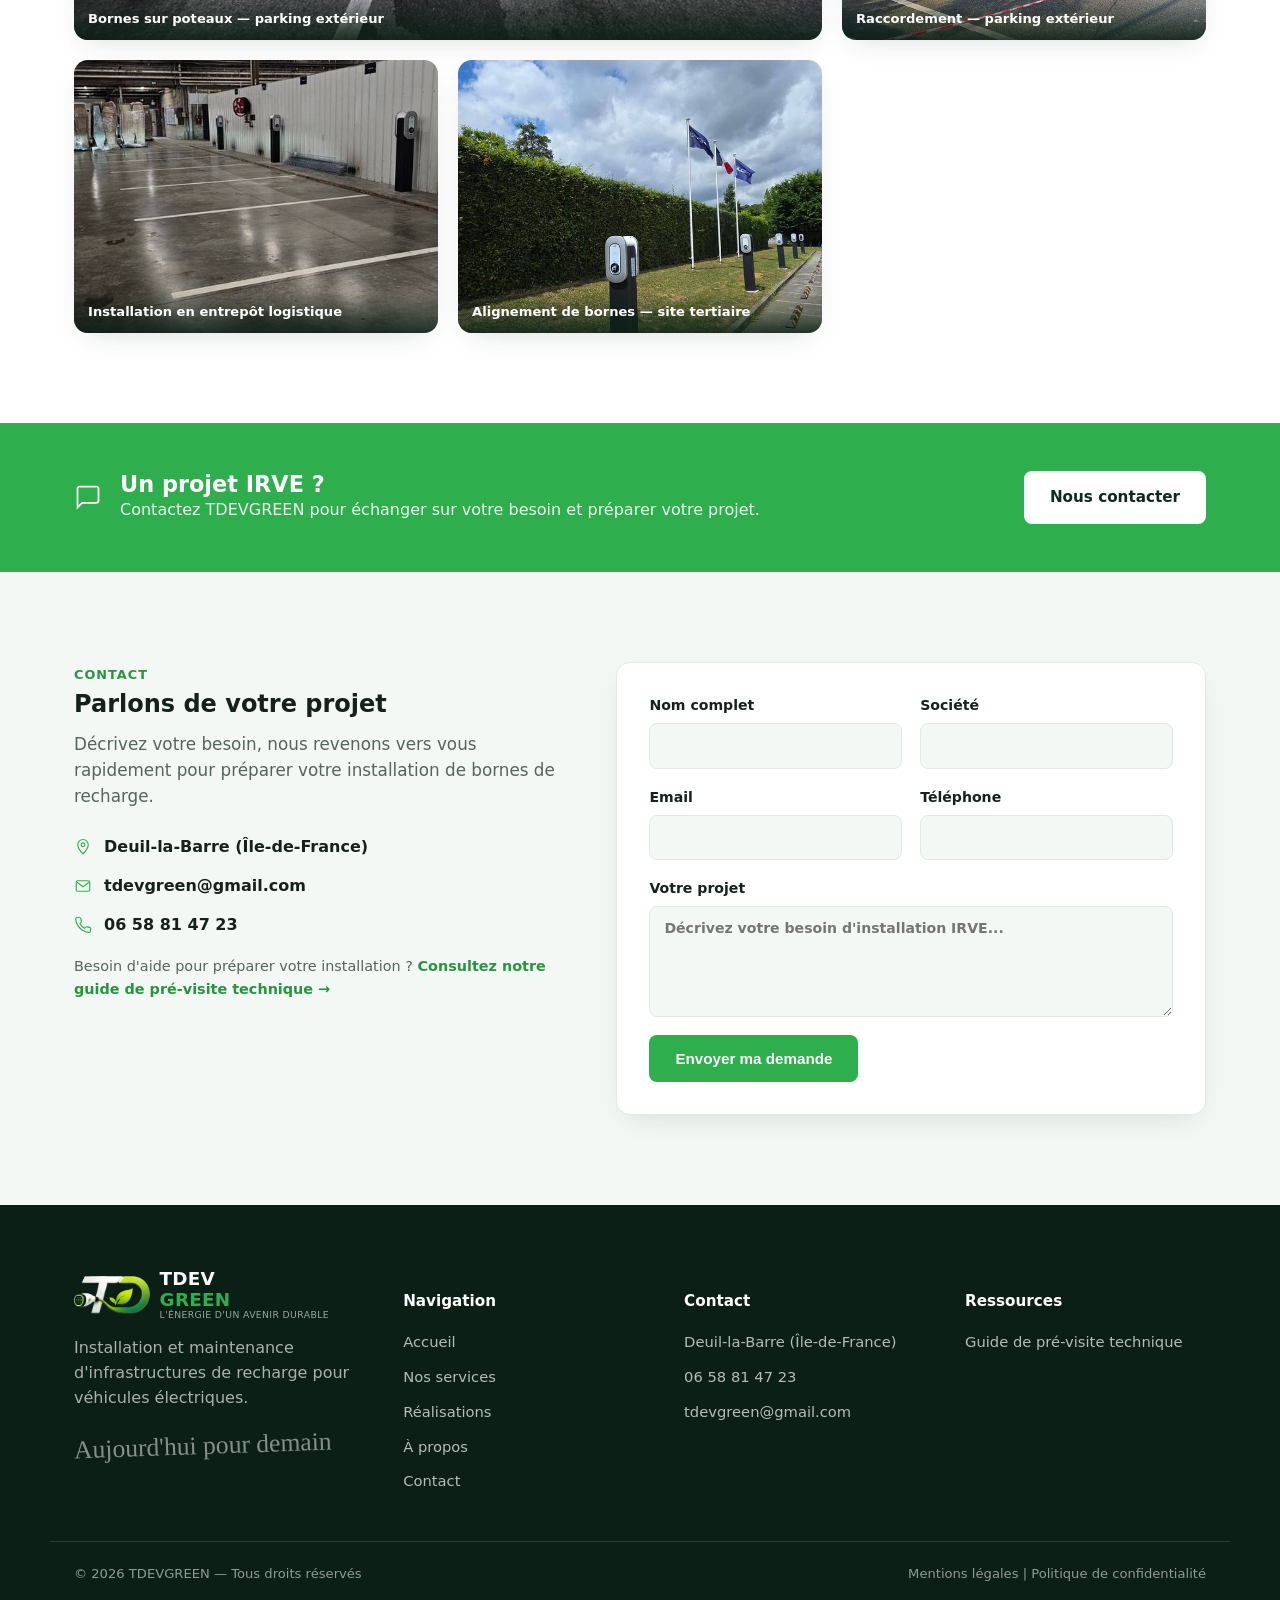
==== commit 27abd62f: "Ajoute le guide public de pré-visite technique IRVE Nouvelle page guide-pre-visite.html, recréée fid" ====
--- a/index.html
+++ b/index.html
@@ -27,6 +27,7 @@
       <a href="#realisations">Réalisations</a>
       <a href="#apropos">À propos</a>
       <a href="#contact">Contact</a>
+      <button type="button" class="btn btn-primary btn-sm nav-devis" data-open-devis>Demander un devis</button>
     </nav>
 
     <button type="button" class="btn btn-primary btn-sm header-cta" data-open-devis>
@@ -225,9 +226,13 @@
           </li>
           <li>
             <svg width="18" height="18" viewBox="0 0 24 24" fill="none" aria-hidden="true"><path d="M22 16.9v3a2 2 0 0 1-2.2 2 19.8 19.8 0 0 1-8.6-3 19.5 19.5 0 0 1-6-6 19.8 19.8 0 0 1-3-8.7A2 2 0 0 1 4.1 2h3a2 2 0 0 1 2 1.7c.1 1 .3 2 .7 3a2 2 0 0 1-.4 2.1L8 10.3a16 16 0 0 0 6 6l1.5-1.4a2 2 0 0 1 2.1-.4c1 .4 2 .6 3 .7a2 2 0 0 1 1.7 2z" stroke="currentColor" stroke-width="1.5"/></svg>
-            Nous contacter via le formulaire
+            <a href="tel:0658814723">06 58 81 47 23</a>
           </li>
         </ul>
+        <p class="guide-cta-link">
+          Besoin d'aide pour préparer votre installation ?
+          <a href="guide-pre-visite.html">Consultez notre guide de pré-visite technique →</a>
+        </p>
       </div>
 
       <form class="contact-form" id="contact-form" action="assets/contact.php" method="post">
@@ -289,8 +294,13 @@
     <div class="footer-col">
       <h4>Contact</h4>
       <span>Deuil-la-Barre (Île-de-France)</span>
+      <a href="tel:0658814723">06 58 81 47 23</a>
       <a href="mailto:tdevgreen@gmail.com">tdevgreen@gmail.com</a>
-      <span>Nous contacter via le formulaire</span>
+    </div>
+
+    <div class="footer-col">
+      <h4>Ressources</h4>
+      <a href="guide-pre-visite.html">Guide de pré-visite technique</a>
     </div>
   </div>
 
@@ -315,19 +325,24 @@
   <div class="modal-overlay" data-close-devis></div>
   <div class="modal-dialog" role="dialog" aria-modal="true" aria-labelledby="devis-title">
     <button type="button" class="modal-close" data-close-devis aria-label="Fermer">&times;</button>
-    <h2 id="devis-title">Demander un devis</h2>
-    <p class="modal-intro">Renseignez les informations de votre projet : nous revenons vers vous avec un devis personnalisé.</p>
-
-    <form class="devis-form" id="devis-form" action="assets/devis.php" method="post">
-      <h3>Vos coordonnées</h3>
+    <h2 id="devis-title">Fiche de pré-visite technique IRVE</h2>
+    <p class="modal-intro">
+      Renseignez un maximum d'informations sur votre installation : cela nous permet de préparer
+      un devis précis, avec le moins d'aller-retours possible. Les champs techniques que vous ne
+      connaissez pas peuvent rester vides — notre technicien les vérifiera lors de la visite.
+      <a href="guide-pre-visite.html" target="_blank" rel="noopener">Besoin d'aide pour remplir cette fiche ? Consultez notre guide →</a>
+    </p>
+
+    <form class="devis-form" id="devis-form" action="assets/devis.php" method="post" enctype="multipart/form-data">
+      <h3><span class="devis-step">1</span> Vos coordonnées</h3>
       <div class="form-row">
         <label>
-          Nom complet
+          Nom / Société
           <input type="text" name="nom" required autocomplete="name">
         </label>
         <label>
-          Société
-          <input type="text" name="societe" autocomplete="organization">
+          Téléphone
+          <input type="tel" name="telephone" required autocomplete="tel">
         </label>
       </div>
       <div class="form-row">
@@ -336,68 +351,150 @@
           <input type="email" name="email" required autocomplete="email">
         </label>
         <label>
-          Téléphone
-          <input type="tel" name="telephone" required autocomplete="tel">
-        </label>
-      </div>
-
-      <h3>Votre projet</h3>
+          Date souhaitée d'installation
+          <input type="date" name="date_souhaitee">
+        </label>
+      </div>
+      <label>
+        Adresse d'installation
+        <input type="text" name="adresse" required>
+      </label>
       <div class="form-row">
         <label>
-          Type de site
-          <select name="type_site" required>
-            <option value="">Sélectionner...</option>
-            <option>Résidentiel</option>
-            <option>Tertiaire / bureaux</option>
-            <option>Parking extérieur</option>
-            <option>Parking souterrain</option>
-            <option>Entrepôt logistique</option>
-            <option>Copropriété</option>
-            <option>Autre</option>
-          </select>
-        </label>
-        <label>
-          Délai souhaité
-          <select name="delai">
-            <option value="">Sélectionner...</option>
-            <option>Dès que possible</option>
-            <option>1 à 3 mois</option>
-            <option>3 à 6 mois</option>
-            <option>Plus de 6 mois</option>
-          </select>
-        </label>
-      </div>
+          Code postal
+          <input type="text" name="code_postal" required inputmode="numeric" pattern="[0-9]{5}">
+        </label>
+        <label>
+          Ville
+          <input type="text" name="ville" required>
+        </label>
+      </div>
+
+      <h3><span class="devis-step">2</span> Emplacement de la borne</h3>
+      <fieldset class="choice-group">
+        <legend>Type de pose</legend>
+        <label class="choice"><input type="radio" name="type_pose" value="Murale"><span>Murale</span></label>
+        <label class="choice"><input type="radio" name="type_pose" value="Sur pied"><span>Sur pied</span></label>
+        <label class="choice"><input type="radio" name="type_pose" value="En attente technique (goulotte)"><span>En attente technique (goulotte)</span></label>
+      </fieldset>
+      <fieldset class="choice-group">
+        <legend>Lieu</legend>
+        <label class="choice"><input type="radio" name="lieu" value="Garage"><span>Garage</span></label>
+        <label class="choice"><input type="radio" name="lieu" value="Extérieur"><span>Extérieur</span></label>
+        <label class="choice"><input type="radio" name="lieu" value="Parking / carport"><span>Parking / carport</span></label>
+      </fieldset>
+      <fieldset class="choice-group">
+        <legend>Nature du support</legend>
+        <label class="choice"><input type="radio" name="nature_support" value="Mur béton"><span>Mur béton</span></label>
+        <label class="choice"><input type="radio" name="nature_support" value="Mur brique/parpaing"><span>Mur brique/parpaing</span></label>
+        <label class="choice"><input type="radio" name="nature_support" value="Poteau à prévoir"><span>Poteau à prévoir</span></label>
+      </fieldset>
+      <label>
+        Distance borne ↔ véhicule stationné (estimation en m)
+        <input type="text" name="distance_borne_vehicule" placeholder="ex : 3 m">
+      </label>
+      <label class="file-field">
+        Photo de l'emplacement <span class="file-hint">(vue large + vue rapprochée du mur, si possible)</span>
+        <input type="file" name="photo_emplacement[]" accept="image/png,image/jpeg,image/webp" multiple>
+      </label>
+
+      <h3><span class="devis-step">3</span> Tableau électrique</h3>
+      <div class="form-row checkbox-row">
+        <label class="checkbox"><input type="checkbox" name="tableau_normes" value="oui"><span>Tableau aux normes (différentiel 30 mA visible)</span></label>
+      </div>
+      <label>
+        Distance tableau → borne (estimée, en m)
+        <input type="number" name="distance_tableau_borne" min="0" step="0.5">
+      </label>
+      <fieldset class="choice-group">
+        <legend>Passage des câbles</legend>
+        <label class="choice"><input type="radio" name="passage_cables" value="Apparent"><span>Apparent</span></label>
+        <label class="choice"><input type="radio" name="passage_cables" value="Sous gaine existante"><span>Sous gaine existante</span></label>
+        <label class="choice"><input type="radio" name="passage_cables" value="À créer"><span>À créer</span></label>
+      </fieldset>
+      <label>
+        Précisions (traversée mur, longueur, obstacles)
+        <textarea name="precisions_cables" rows="2"></textarea>
+      </label>
+      <label class="file-field">
+        Photo du tableau ouvert
+        <input type="file" name="photo_tableau" accept="image/png,image/jpeg,image/webp">
+      </label>
+
+      <h3><span class="devis-step">4</span> Compteur Linky</h3>
       <div class="form-row">
         <label>
-          Adresse du site
-          <input type="text" name="adresse" required>
-        </label>
-        <label>
-          Code postal / Ville
-          <input type="text" name="ville" required>
-        </label>
-      </div>
+          Puissance souscrite (kVA)
+          <input type="number" name="puissance_souscrite" min="0" step="0.5">
+        </label>
+        <label>
+          PMAX affichée (kW)
+          <input type="number" name="pmax_affichee" min="0" step="0.1">
+        </label>
+      </div>
+      <label>
+        Numéro de compteur (PDL)
+        <input type="text" name="numero_pdl" inputmode="numeric" maxlength="14">
+      </label>
+      <label class="file-field">
+        Photo du compteur
+        <input type="file" name="photo_compteur" accept="image/png,image/jpeg,image/webp">
+      </label>
+
+      <h3><span class="devis-step">5</span> Disjoncteur de branchement</h3>
       <div class="form-row">
         <label>
-          Nombre de bornes souhaitées
-          <input type="number" name="nb_bornes" min="1" step="1" required>
-        </label>
-        <label>
-          Puissance souhaitée
-          <select name="puissance">
-            <option value="">Je ne sais pas</option>
-            <option>7 kW</option>
-            <option>11 kW</option>
-            <option>22 kW</option>
-          </select>
-        </label>
-      </div>
-      <label>
-        Précisions complémentaires
-        <textarea name="message" rows="3" placeholder="Nombre de véhicules à recharger, contraintes du site, budget indicatif..."></textarea>
-      </label>
-
-      <button type="submit" class="btn btn-primary">Envoyer ma demande de devis</button>
+          Calibre (A)
+          <input type="number" name="calibre_disjoncteur" min="0" step="1">
+        </label>
+        <fieldset class="choice-group">
+          <legend>Type</legend>
+          <label class="choice"><input type="radio" name="type_alimentation" value="Monophasé"><span>Monophasé</span></label>
+          <label class="choice"><input type="radio" name="type_alimentation" value="Triphasé"><span>Triphasé</span></label>
+        </fieldset>
+      </div>
+      <label>
+        Marge disponible estimée après borne
+        <input type="text" name="marge_disponible">
+      </label>
+      <label class="file-field">
+        Photo du disjoncteur
+        <input type="file" name="photo_disjoncteur" accept="image/png,image/jpeg,image/webp">
+      </label>
+
+      <h3><span class="devis-step">6</span> Terre et protections</h3>
+      <div class="form-row checkbox-row checkbox-row-3">
+        <label class="checkbox"><input type="checkbox" name="terre_conforme" value="oui"><span>Prise de terre conforme</span></label>
+        <label class="checkbox"><input type="checkbox" name="parafoudre_present" value="oui"><span>Parafoudre présent</span></label>
+        <label class="checkbox"><input type="checkbox" name="ddr_a_ajouter" value="oui"><span>DDR 30 mA type A/B à ajouter</span></label>
+      </div>
+
+      <h3><span class="devis-step">7</span> Véhicule</h3>
+      <div class="form-row">
+        <label>
+          Marque
+          <input type="text" name="vehicule_marque">
+        </label>
+        <label>
+          Modèle
+          <input type="text" name="vehicule_modele">
+        </label>
+      </div>
+      <fieldset class="choice-group">
+        <legend>Puissance de charge souhaitée</legend>
+        <label class="choice"><input type="radio" name="puissance_charge" value="3,7 kW"><span>3,7 kW</span></label>
+        <label class="choice"><input type="radio" name="puissance_charge" value="7,4 kW"><span>7,4 kW</span></label>
+        <label class="choice"><input type="radio" name="puissance_charge" value="11 kW"><span>11 kW</span></label>
+        <label class="choice"><input type="radio" name="puissance_charge" value="22 kW"><span>22 kW</span></label>
+        <label class="choice"><input type="radio" name="puissance_charge" value="Je ne sais pas"><span>Je ne sais pas</span></label>
+      </fieldset>
+
+      <label>
+        Observations complémentaires
+        <textarea name="observations" rows="3" placeholder="Toute information utile pour préparer votre devis..."></textarea>
+      </label>
+
+      <button type="submit" class="btn btn-primary">Envoyer ma fiche de pré-visite</button>
       <p class="form-note" id="devis-form-note" hidden></p>
     </form>
   </div>
--- a/assets/css/styles.css
+++ b/assets/css/styles.css
@@ -143,6 +143,7 @@
 }
 .main-nav a { color: var(--ink); opacity: .85; }
 .main-nav a:hover { opacity: 1; color: var(--green-600); }
+.nav-devis { display: none; }
 
 .header-cta { flex-shrink: 0; }
 
@@ -396,12 +397,97 @@
 }
 .contact-form button, .devis-form button { align-self: flex-start; }
 .devis-form h3 {
-  font-size: .85rem;
-  text-transform: uppercase;
-  letter-spacing: .04em;
-  color: var(--green-600);
+  display: flex;
+  align-items: center;
+  gap: 10px;
+  font-size: .88rem;
+  color: #fff;
+  background: var(--green-dark);
+  margin: 6px 0 0;
+  padding: 10px 16px;
+  border-radius: var(--radius-sm);
+}
+.devis-form h3:first-child { margin-top: 0; }
+.devis-step {
+  display: inline-flex;
+  align-items: center;
+  justify-content: center;
+  width: 20px;
+  height: 20px;
+  border-radius: 50%;
+  background: var(--green-500);
+  color: #fff;
+  font-size: .78rem;
+  font-weight: 800;
+  flex-shrink: 0;
+}
+
+.choice-group {
+  border: none;
   margin: 0;
-}
+  padding: 0;
+  display: flex;
+  flex-wrap: wrap;
+  gap: 8px;
+}
+.choice-group legend {
+  width: 100%;
+  font-weight: 600;
+  font-size: .88rem;
+  color: var(--ink);
+  margin-bottom: 6px;
+  padding: 0;
+}
+.choice { position: relative; }
+.choice input { position: absolute; opacity: 0; width: 1px; height: 1px; }
+.choice span {
+  display: inline-block;
+  padding: 8px 14px;
+  border: 1px solid var(--border);
+  border-radius: 999px;
+  font-size: .84rem;
+  font-weight: 600;
+  color: var(--ink-soft);
+  background: var(--paper-soft);
+  cursor: pointer;
+  transition: all .15s ease;
+}
+.choice input:checked + span {
+  background: var(--green-500);
+  border-color: var(--green-500);
+  color: #fff;
+}
+.choice input:focus-visible + span { outline: 2px solid var(--green-600); outline-offset: 2px; }
+
+.checkbox-row { display: flex; flex-direction: column; gap: 10px; }
+.checkbox-row-3 { display: grid; grid-template-columns: repeat(3, 1fr); }
+.checkbox {
+  flex-direction: row !important;
+  align-items: center;
+  gap: 10px !important;
+  font-size: .88rem;
+}
+.checkbox input { width: 18px; height: 18px; accent-color: var(--green-500); flex-shrink: 0; }
+
+.file-field { gap: 8px !important; }
+.file-hint { font-weight: 400; color: var(--ink-soft); font-size: .8rem; }
+.devis-form input[type="file"] {
+  background: var(--paper-soft);
+  padding: 10px;
+  font-size: .82rem;
+}
+.devis-form input[type="file"]::file-selector-button {
+  font: inherit;
+  font-weight: 600;
+  padding: 7px 14px;
+  margin-right: 10px;
+  border: none;
+  border-radius: var(--radius-sm);
+  background: var(--green-500);
+  color: #fff;
+  cursor: pointer;
+}
+
 .form-note { font-size: .88rem; font-weight: 600; }
 .form-note.success { color: var(--green-600); }
 .form-note.error { color: #b3271b; }
@@ -410,7 +496,7 @@
 .site-footer { background: var(--green-darker); color: rgba(255,255,255,.85); padding: 64px 0 0; }
 .footer-grid {
   display: grid;
-  grid-template-columns: 1.4fr 1fr 1fr;
+  grid-template-columns: 1.2fr 1fr 1fr 1fr;
   gap: 40px;
   padding-bottom: 48px;
   border-bottom: 1px solid rgba(255,255,255,.12);
@@ -472,6 +558,7 @@
     border-bottom: 1px solid var(--border);
     gap: 16px;
   }
+  .main-nav.open .nav-devis { display: inline-flex; align-self: flex-start; }
 }
 
 /* Modal (devis) */
@@ -499,6 +586,12 @@
 }
 .modal-dialog h2 { margin-bottom: .3em; }
 .modal-intro { margin-bottom: 1.4em; }
+.modal-intro a { display: inline-block; margin-top: 10px; font-weight: 700; color: var(--green-600); }
+.modal-intro a:hover { text-decoration: underline; }
+
+.guide-cta-link { margin-top: 18px; font-size: .9rem; color: var(--ink-soft); }
+.guide-cta-link a { font-weight: 700; color: var(--green-600); }
+.guide-cta-link a:hover { text-decoration: underline; }
 .modal-close {
   position: absolute;
   top: 16px;
@@ -565,4 +658,174 @@
   .lightbox-prev { left: 6px; }
   .lightbox-next { right: 6px; }
   .lightbox-close { top: 10px; right: 10px; }
-}
+  .checkbox-row-3 { grid-template-columns: 1fr; }
+}
+
+/* Guide de pré-visite */
+.guide-hero {
+  background: linear-gradient(135deg, #1c3b27 0%, #0b1f16 60%, #143824 100%);
+  color: #fff;
+  padding: 80px 0;
+}
+.guide-hero-inner { max-width: 700px; }
+.guide-hero h1 { font-size: clamp(1.8rem, 3.6vw, 2.6rem); }
+.guide-hero .hero-text { color: rgba(255,255,255,.85); }
+.guide-hero-points {
+  display: flex;
+  flex-wrap: wrap;
+  gap: 10px 22px;
+  list-style: none;
+  margin: 22px 0;
+  padding: 0;
+}
+.guide-hero-points li {
+  font-weight: 600;
+  font-size: .9rem;
+  color: rgba(255,255,255,.9);
+}
+.guide-hero-points li::before { content: "✓ "; color: var(--green-500); font-weight: 800; }
+.guide-hero-contact { display: flex; gap: 24px; flex-wrap: wrap; margin-top: 20px; }
+.guide-hero-contact a {
+  display: inline-flex;
+  align-items: center;
+  gap: 8px;
+  color: #fff;
+  font-weight: 700;
+  font-size: .95rem;
+}
+.guide-hero-contact a:hover { color: var(--green-500); }
+
+.guide-section { padding: 70px 0; }
+.guide-section-alt { background: var(--paper-soft); }
+.guide-step-badge {
+  display: inline-flex;
+  align-items: center;
+  justify-content: center;
+  width: 34px;
+  height: 34px;
+  border-radius: 50%;
+  background: var(--green-500);
+  color: #fff;
+  font-weight: 800;
+  margin-bottom: 14px;
+}
+.guide-section h2 { margin-bottom: .4em; }
+
+.guide-photo-grid {
+  margin-top: 32px;
+  display: grid;
+  grid-template-columns: repeat(3, 1fr);
+  gap: 20px;
+}
+.guide-photo-grid-6 { grid-template-columns: repeat(3, 1fr); }
+.guide-photo-card {
+  position: relative;
+  background: #fff;
+  border: 1px solid var(--border);
+  border-radius: var(--radius-md);
+  padding: 22px;
+  box-shadow: var(--shadow);
+}
+.guide-photo-card svg { color: var(--green-500); margin-bottom: 10px; }
+.guide-photo-card h3 { font-size: .98rem; margin-bottom: .3em; }
+.guide-photo-card p { font-size: .86rem; margin: 0; }
+.guide-photo-num {
+  position: absolute;
+  top: 14px;
+  right: 14px;
+  width: 22px;
+  height: 22px;
+  border-radius: 50%;
+  background: var(--green-dark);
+  color: #fff;
+  font-size: .74rem;
+  font-weight: 800;
+  display: flex;
+  align-items: center;
+  justify-content: center;
+}
+
+.linky-steps {
+  margin-top: 30px;
+  display: grid;
+  grid-template-columns: 1fr 1fr;
+  gap: 28px;
+}
+.linky-step h3 { font-size: 1rem; margin-bottom: .5em; }
+.linky-instructions { margin: 0 0 16px; padding-left: 20px; font-size: .9rem; color: var(--ink-soft); }
+.linky-instructions li { margin-bottom: 6px; }
+.linky-screen {
+  background: var(--green-darker);
+  color: #6ee787;
+  font-family: "Courier New", monospace;
+  border-radius: var(--radius-sm);
+  padding: 16px 18px;
+  display: flex;
+  justify-content: space-between;
+  align-items: center;
+  margin-bottom: 14px;
+}
+.linky-screen span { font-size: .78rem; letter-spacing: .05em; }
+.linky-screen strong { font-size: 1.2rem; }
+.linky-note { display: flex; align-items: center; gap: 10px; font-weight: 600; font-size: .88rem; flex-wrap: wrap; }
+.linky-note input[type="text"] {
+  font: inherit;
+  border: 1px dashed var(--border);
+  border-radius: var(--radius-sm);
+  padding: 8px 12px;
+  background: var(--paper-soft);
+  color: var(--ink-soft);
+  width: 140px;
+}
+.linky-note-choice span { display: inline-flex; align-items: center; gap: 6px; font-weight: 600; margin-right: 14px; }
+
+.guide-tip {
+  margin-top: 28px;
+  background: var(--paper-soft);
+  border-left: 4px solid var(--green-500);
+  border-radius: var(--radius-sm);
+  padding: 16px 20px;
+  font-size: .9rem;
+  color: var(--ink);
+}
+.guide-tip-warning { border-left-color: #d99a1f; background: #fdf6e8; }
+
+.guide-checklist { margin-top: 30px; padding-left: 22px; display: flex; flex-direction: column; gap: 14px; }
+.guide-checklist li { font-size: .95rem; }
+
+.phase-grid { margin-top: 30px; display: grid; grid-template-columns: 1fr 1fr; gap: 24px; }
+.phase-card {
+  background: #fff;
+  border: 1px solid var(--border);
+  border-radius: var(--radius-md);
+  padding: 26px;
+  box-shadow: var(--shadow);
+}
+.phase-card h3 { display: flex; align-items: center; gap: 10px; font-size: 1.05rem; }
+.phase-tag {
+  font-size: .72rem;
+  font-weight: 800;
+  background: var(--green-dark);
+  color: #fff;
+  padding: 3px 10px;
+  border-radius: 999px;
+}
+.phase-card p { font-size: .9rem; margin: 6px 0; }
+
+.table-scroll { margin-top: 30px; overflow-x: auto; }
+.guide-table { width: 100%; border-collapse: collapse; background: #fff; border-radius: var(--radius-md); overflow: hidden; box-shadow: var(--shadow); }
+.guide-table th, .guide-table td { padding: 14px 16px; text-align: left; font-size: .88rem; border-bottom: 1px solid var(--border); }
+.guide-table th { background: var(--green-dark); color: #fff; font-weight: 700; }
+.guide-table tr:last-child td { border-bottom: none; }
+.table-footnote { margin-top: 10px; font-size: .8rem; color: var(--ink-soft); }
+
+.guide-final-checklist { margin-top: 30px; max-width: 560px; }
+.guide-thanks { margin-top: 24px; font-weight: 700; font-size: 1.05rem; }
+
+@media (max-width: 1024px) {
+  .guide-photo-grid, .guide-photo-grid-6 { grid-template-columns: repeat(2, 1fr); }
+  .linky-steps, .phase-grid { grid-template-columns: 1fr; }
+}
+@media (max-width: 640px) {
+  .guide-photo-grid, .guide-photo-grid-6 { grid-template-columns: 1fr; }
+}
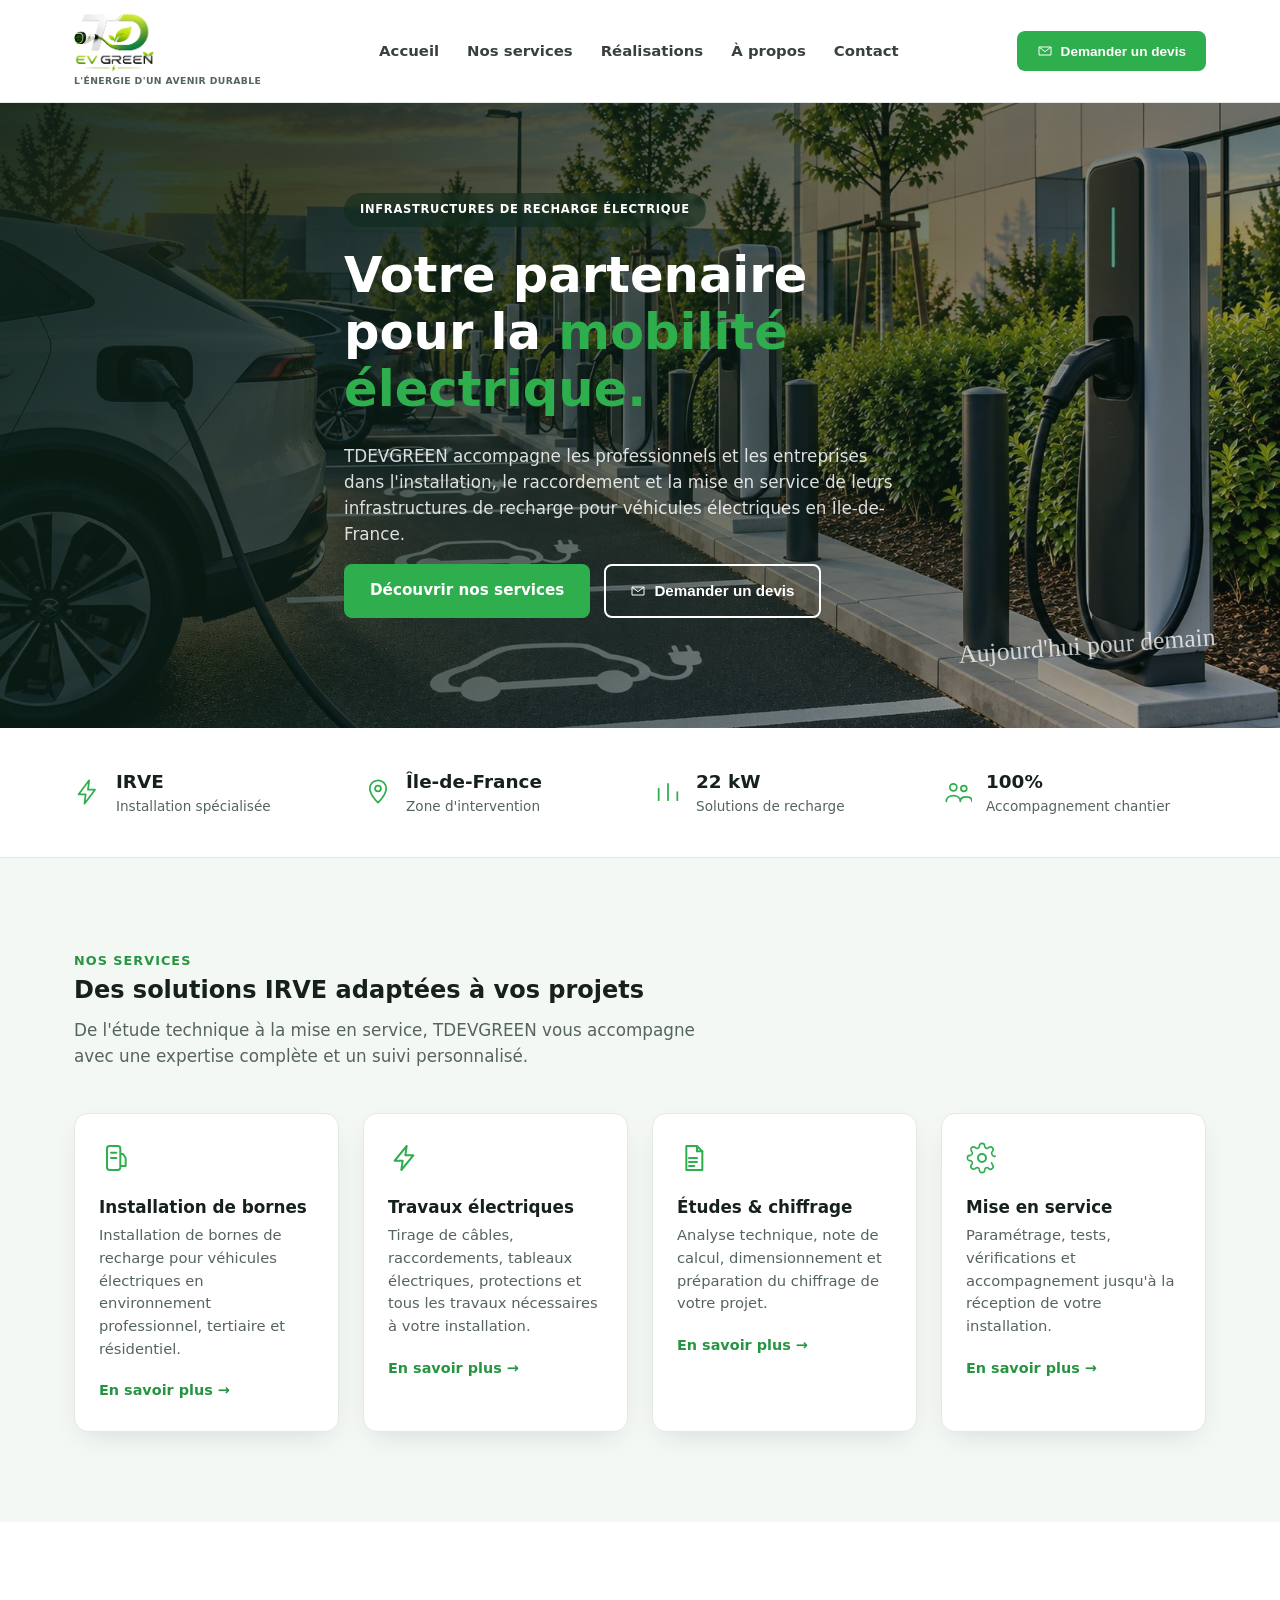
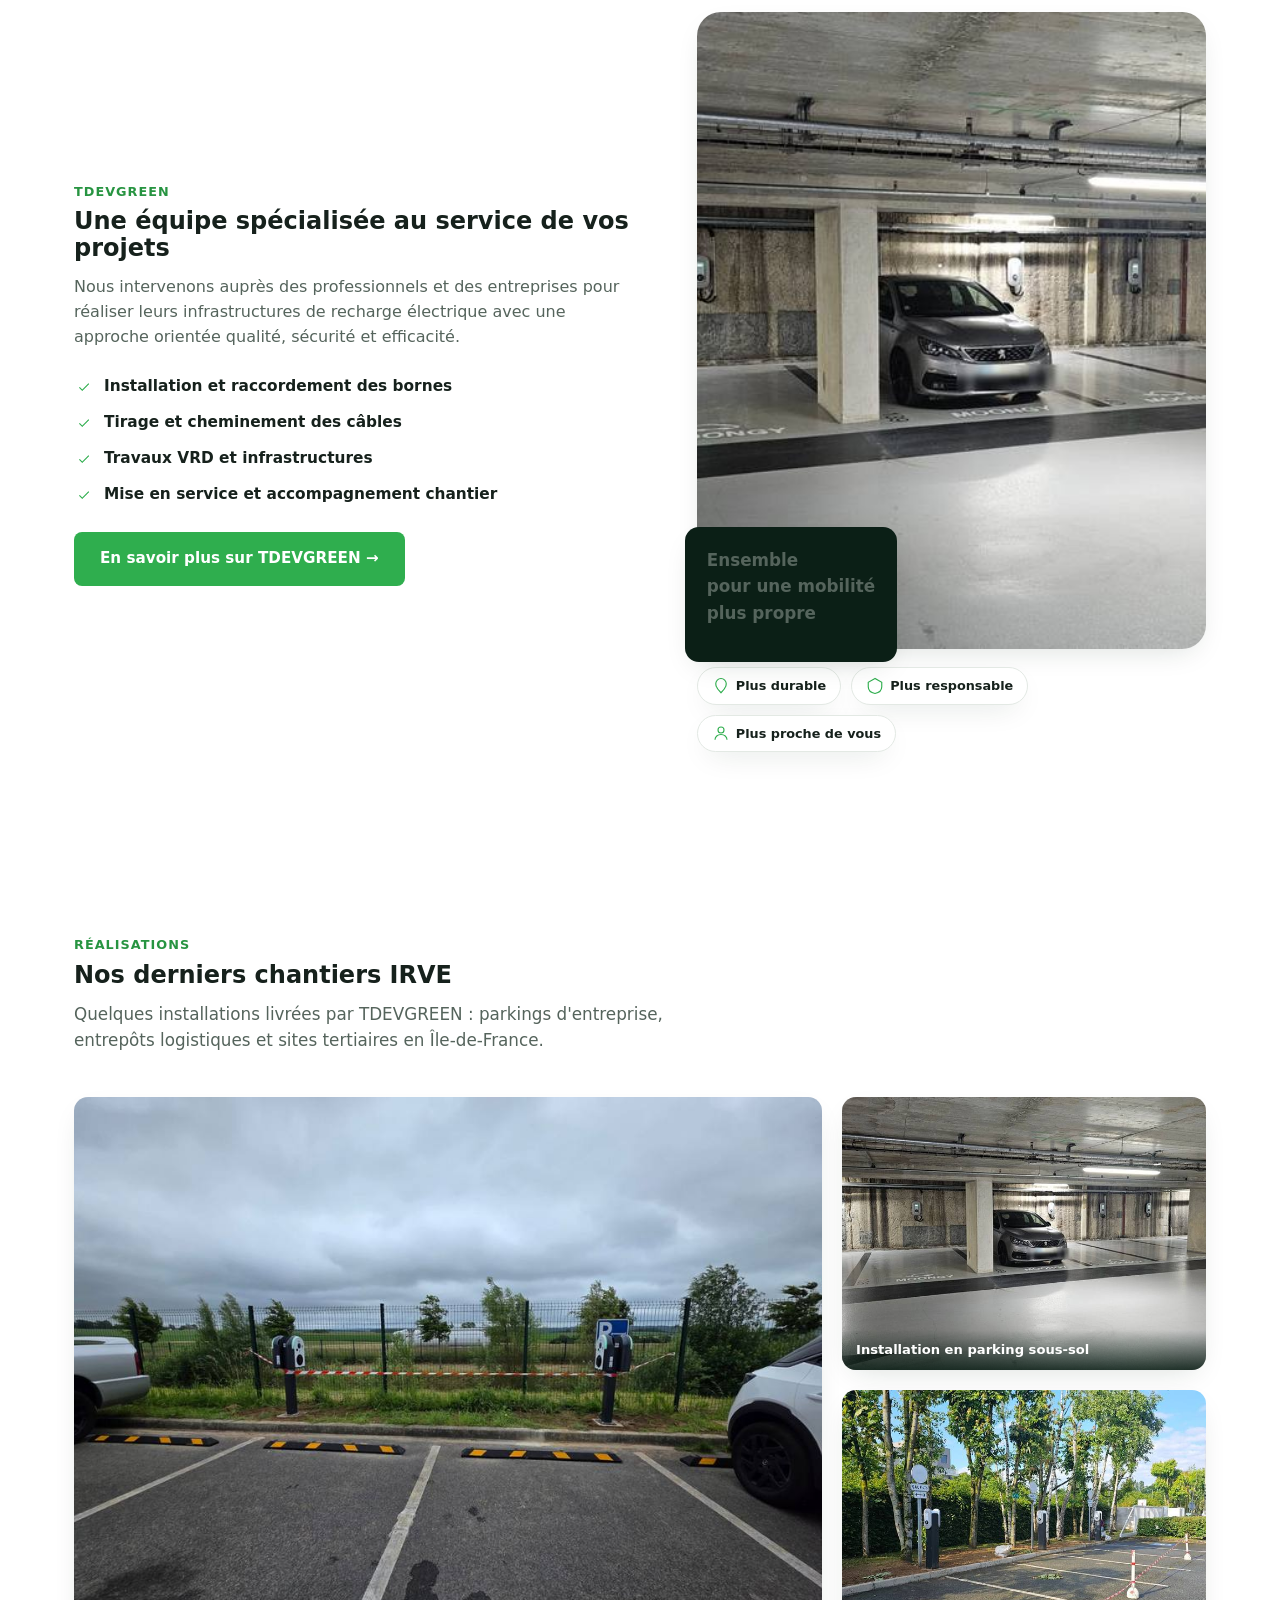
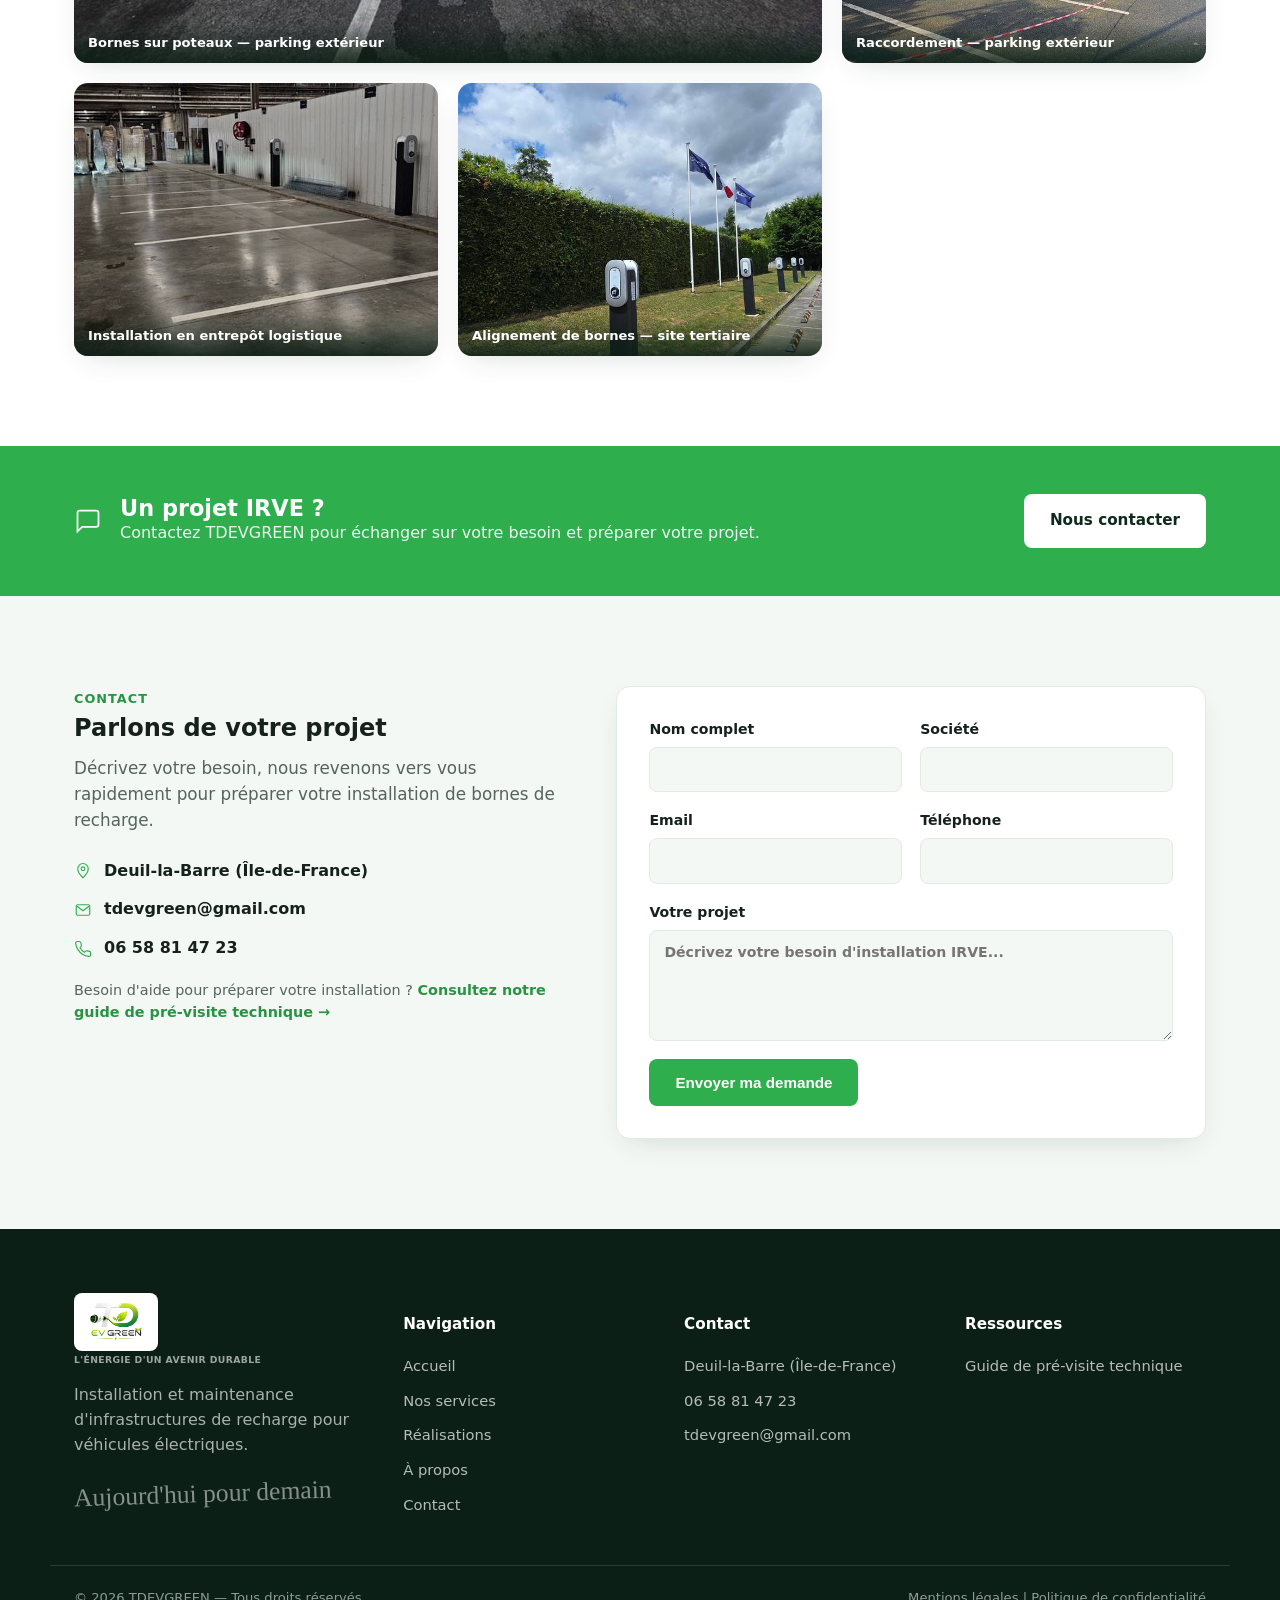
==== commit 88fd845f: "Utilise le logo exact fourni par le client (icône + wordmark EV GREEN) Remplace la combinaison icône" ====
--- a/index.html
+++ b/index.html
@@ -14,11 +14,8 @@
 <header class="site-header">
   <div class="container header-inner">
     <a href="#accueil" class="logo">
-      <img class="logo-mark" src="assets/img/logo-icon.png" width="80" height="40" alt="TDEVGREEN">
-      <span class="logo-text">
-        TDEV<span class="accent">GREEN</span>
-        <small>L'énergie d'un avenir durable</small>
-      </span>
+      <img class="logo-mark-full" src="assets/img/logo-full.png" width="230" height="167" alt="TDEVGREEN">
+      <span class="logo-tagline">L'énergie d'un avenir durable</span>
     </a>
 
     <nav class="main-nav" id="main-nav">
@@ -272,11 +269,8 @@
   <div class="container footer-grid">
     <div class="footer-brand">
       <a href="#accueil" class="logo logo-footer">
-        <img class="logo-mark" src="assets/img/logo-icon.png" width="72" height="36" alt="TDEVGREEN">
-        <span class="logo-text">
-          TDEV<span class="accent">GREEN</span>
-          <small>L'énergie d'un avenir durable</small>
-        </span>
+        <img class="logo-mark-full" src="assets/img/logo-full.png" width="200" height="145" alt="TDEVGREEN">
+        <span class="logo-tagline">L'énergie d'un avenir durable</span>
       </a>
       <p>Installation et maintenance d'infrastructures de recharge pour véhicules électriques.</p>
       <span class="signature">Aujourd'hui pour demain</span>
--- a/assets/css/styles.css
+++ b/assets/css/styles.css
@@ -116,18 +116,10 @@
   padding-bottom: 14px;
 }
 
-.logo { display: flex; align-items: center; gap: 10px; flex-shrink: 0; }
-.logo-mark { height: 38px; width: auto; display: block; }
-.logo-text {
-  font-weight: 800;
-  font-size: 1.15rem;
-  letter-spacing: .01em;
-  display: flex;
-  flex-direction: column;
-  line-height: 1.1;
-}
-.logo-text small {
-  font-weight: 500;
+.logo { display: flex; flex-direction: column; align-items: flex-start; gap: 2px; flex-shrink: 0; }
+.logo-mark-full { height: 58px; width: auto; display: block; }
+.logo-tagline {
+  font-weight: 600;
   font-size: .58rem;
   letter-spacing: .04em;
   text-transform: uppercase;
@@ -503,7 +495,12 @@
 }
 .footer-brand p { color: rgba(255,255,255,.65); margin: 16px 0; max-width: 320px; }
 .logo-footer { color: #fff; }
-.logo-footer .logo-text small { color: rgba(255,255,255,.6); }
+.logo-footer .logo-tagline { color: rgba(255,255,255,.6); }
+.logo-footer .logo-mark-full {
+  background: #fff;
+  padding: 10px 16px;
+  border-radius: var(--radius-sm);
+}
 .footer-brand .signature { position: static; color: rgba(255,255,255,.5); transform: rotate(-2deg); display: inline-block; }
 
 .footer-col { display: flex; flex-direction: column; gap: 12px; }
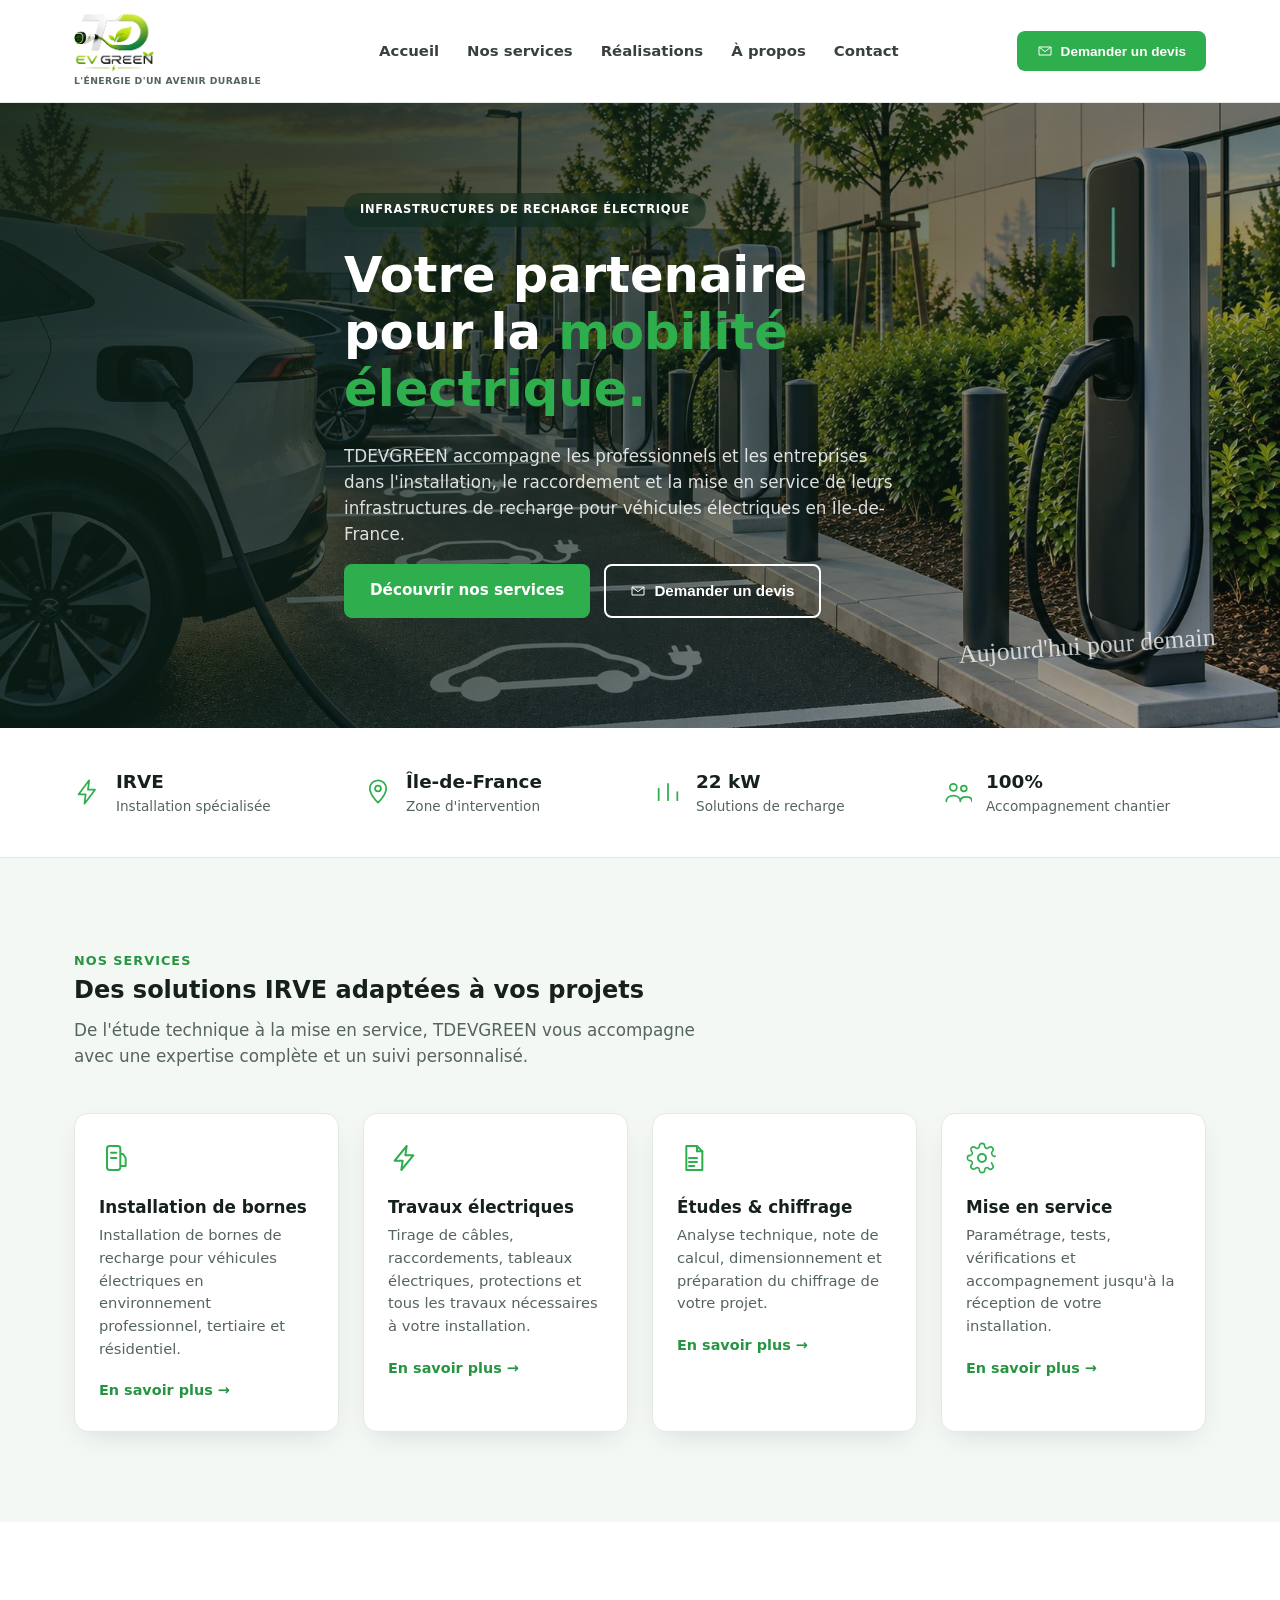
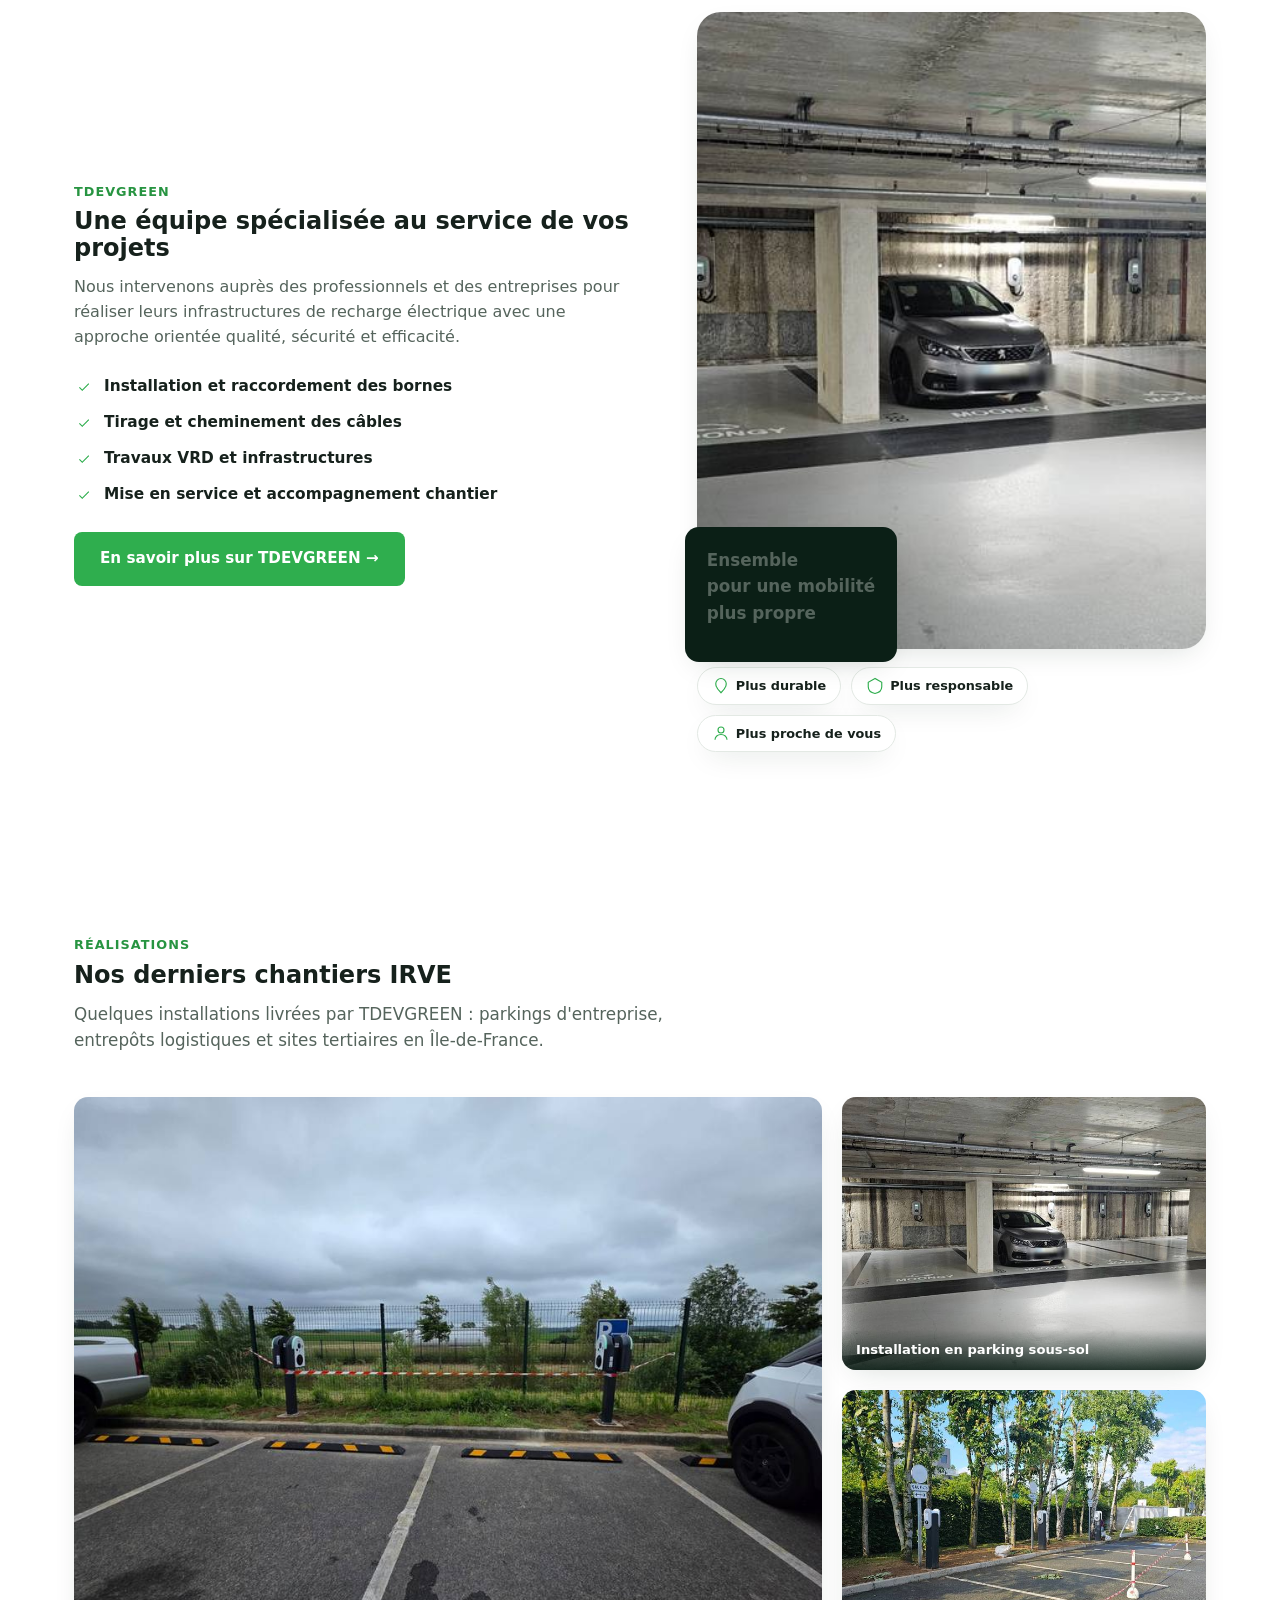
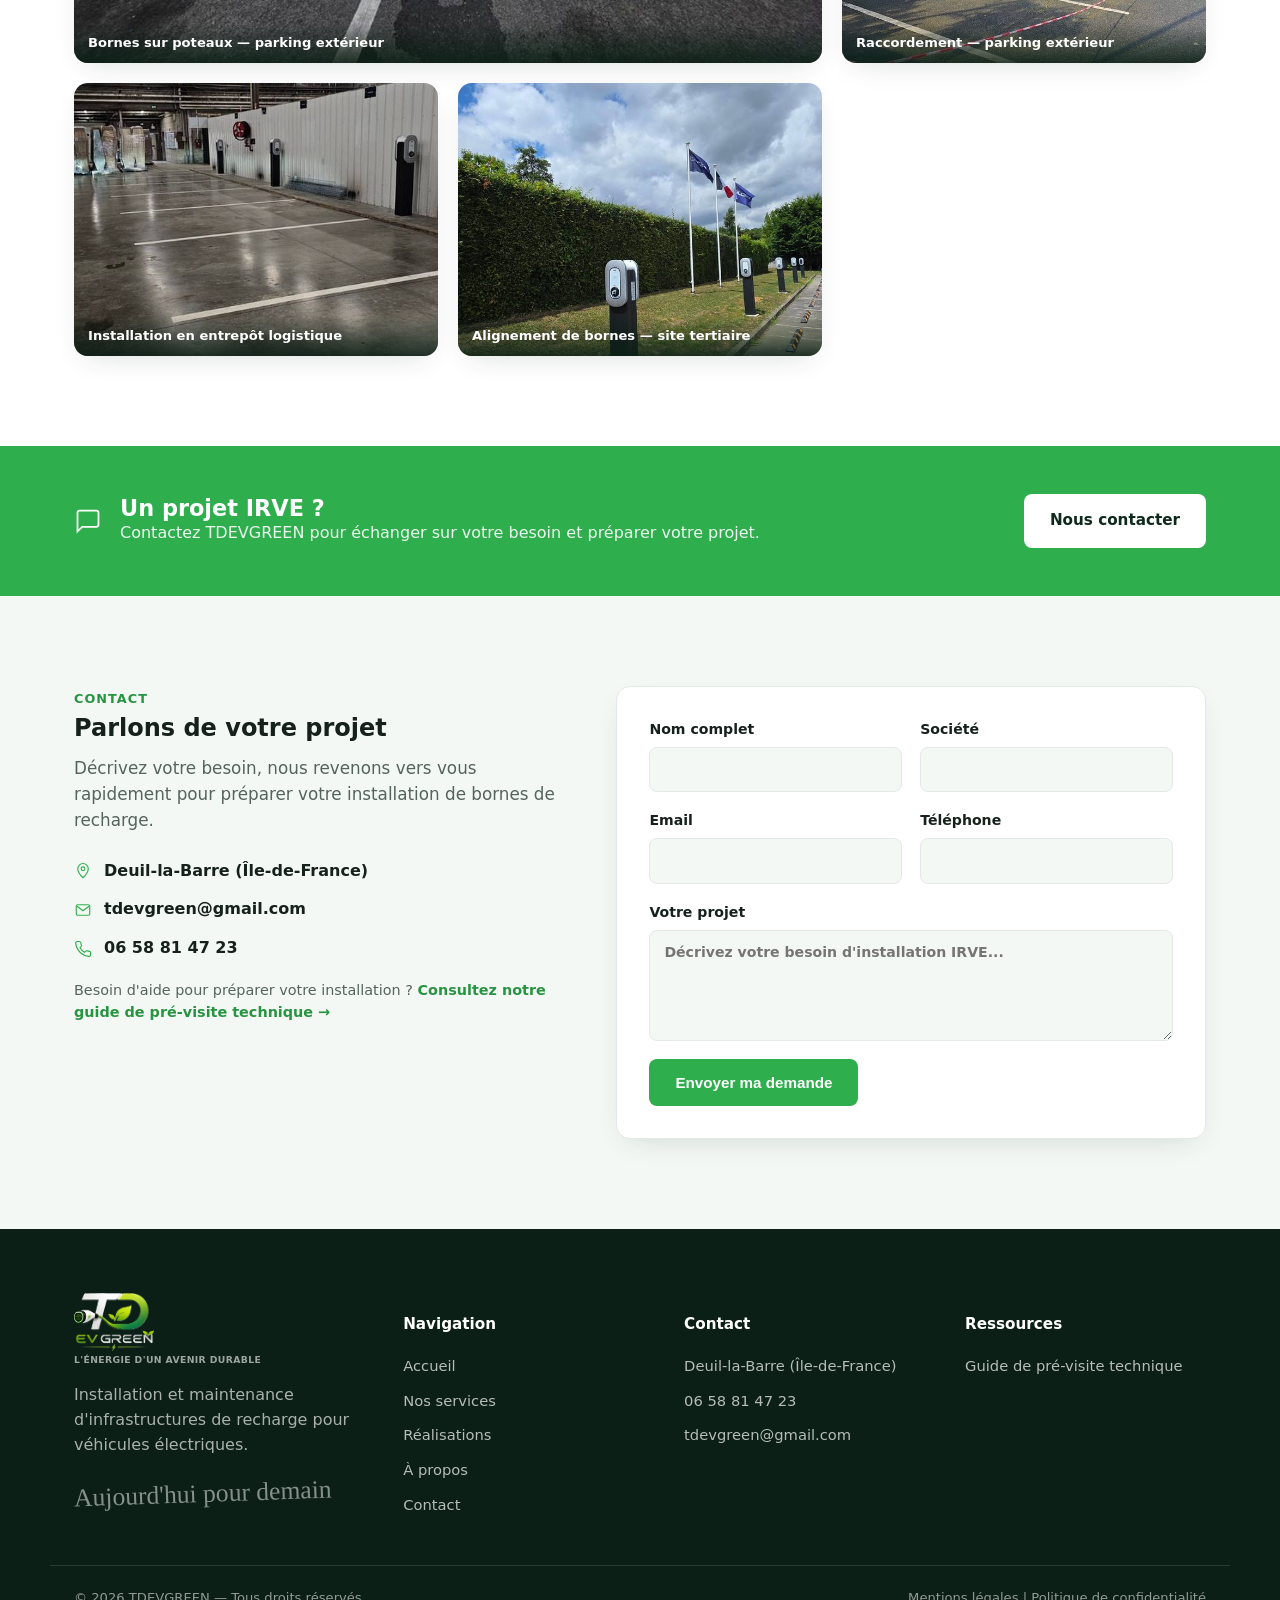
==== commit 8ff8e366: "Intègre mieux le logo dans le footer (variante fond sombre) Remplace la plaque blanche derrière le l" ====
--- a/index.html
+++ b/index.html
@@ -7,7 +7,7 @@
 <meta name="description" content="TDEVGREEN accompagne les professionnels et les entreprises dans l'installation, le raccordement et la mise en service de leurs infrastructures de recharge pour véhicules électriques (IRVE) en Île-de-France.">
 <link rel="icon" href="assets/img/favicon.png" type="image/png">
 <link rel="apple-touch-icon" href="assets/img/apple-touch-icon.png">
-<link rel="stylesheet" href="assets/css/styles.css">
+<link rel="stylesheet" href="assets/css/styles.css?v=2">
 </head>
 <body>
 
@@ -269,7 +269,7 @@
   <div class="container footer-grid">
     <div class="footer-brand">
       <a href="#accueil" class="logo logo-footer">
-        <img class="logo-mark-full" src="assets/img/logo-full.png" width="200" height="145" alt="TDEVGREEN">
+        <img class="logo-mark-full" src="assets/img/logo-full-dark.png" width="200" height="145" alt="TDEVGREEN">
         <span class="logo-tagline">L'énergie d'un avenir durable</span>
       </a>
       <p>Installation et maintenance d'infrastructures de recharge pour véhicules électriques.</p>
@@ -494,6 +494,6 @@
   </div>
 </div>
 
-<script src="assets/js/main.js"></script>
+<script src="assets/js/main.js?v=2"></script>
 </body>
 </html>
--- a/assets/css/styles.css
+++ b/assets/css/styles.css
@@ -496,11 +496,6 @@
 .footer-brand p { color: rgba(255,255,255,.65); margin: 16px 0; max-width: 320px; }
 .logo-footer { color: #fff; }
 .logo-footer .logo-tagline { color: rgba(255,255,255,.6); }
-.logo-footer .logo-mark-full {
-  background: #fff;
-  padding: 10px 16px;
-  border-radius: var(--radius-sm);
-}
 .footer-brand .signature { position: static; color: rgba(255,255,255,.5); transform: rotate(-2deg); display: inline-block; }
 
 .footer-col { display: flex; flex-direction: column; gap: 12px; }
@@ -529,10 +524,13 @@
   .gallery-item:first-child { grid-column: span 2; }
 }
 
-@media (max-width: 768px) {
+@media (max-width: 960px) {
   .main-nav { display: none; }
   .nav-toggle { display: flex; }
   .header-cta { display: none; }
+}
+
+@media (max-width: 768px) {
   .stats-grid { grid-template-columns: repeat(2, 1fr); }
   .cards-grid { grid-template-columns: 1fr; }
   .form-row { grid-template-columns: 1fr; }
@@ -542,7 +540,7 @@
   .gallery-item:first-child { grid-column: span 1; grid-row: span 1; aspect-ratio: 4/3; }
 }
 
-@media (max-width: 768px) {
+@media (max-width: 960px) {
   .main-nav.open {
     display: flex;
     flex-direction: column;
